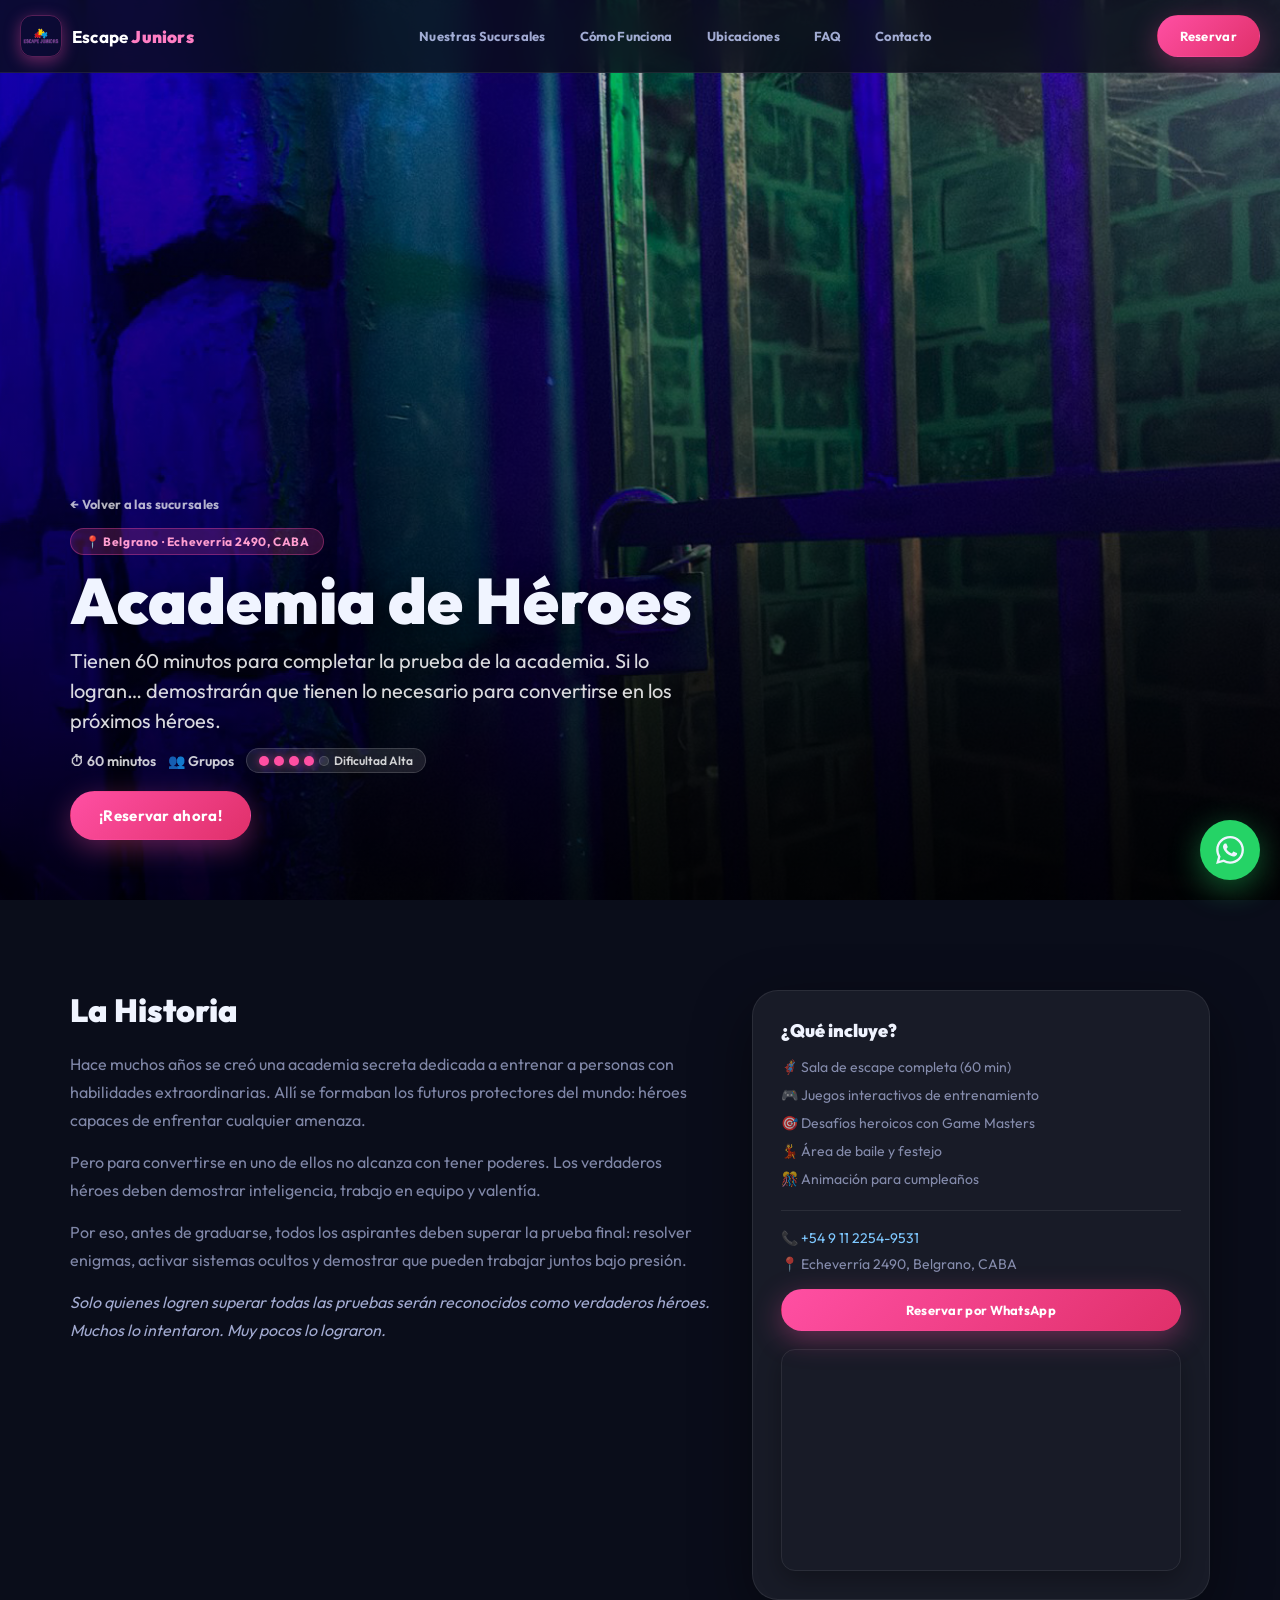
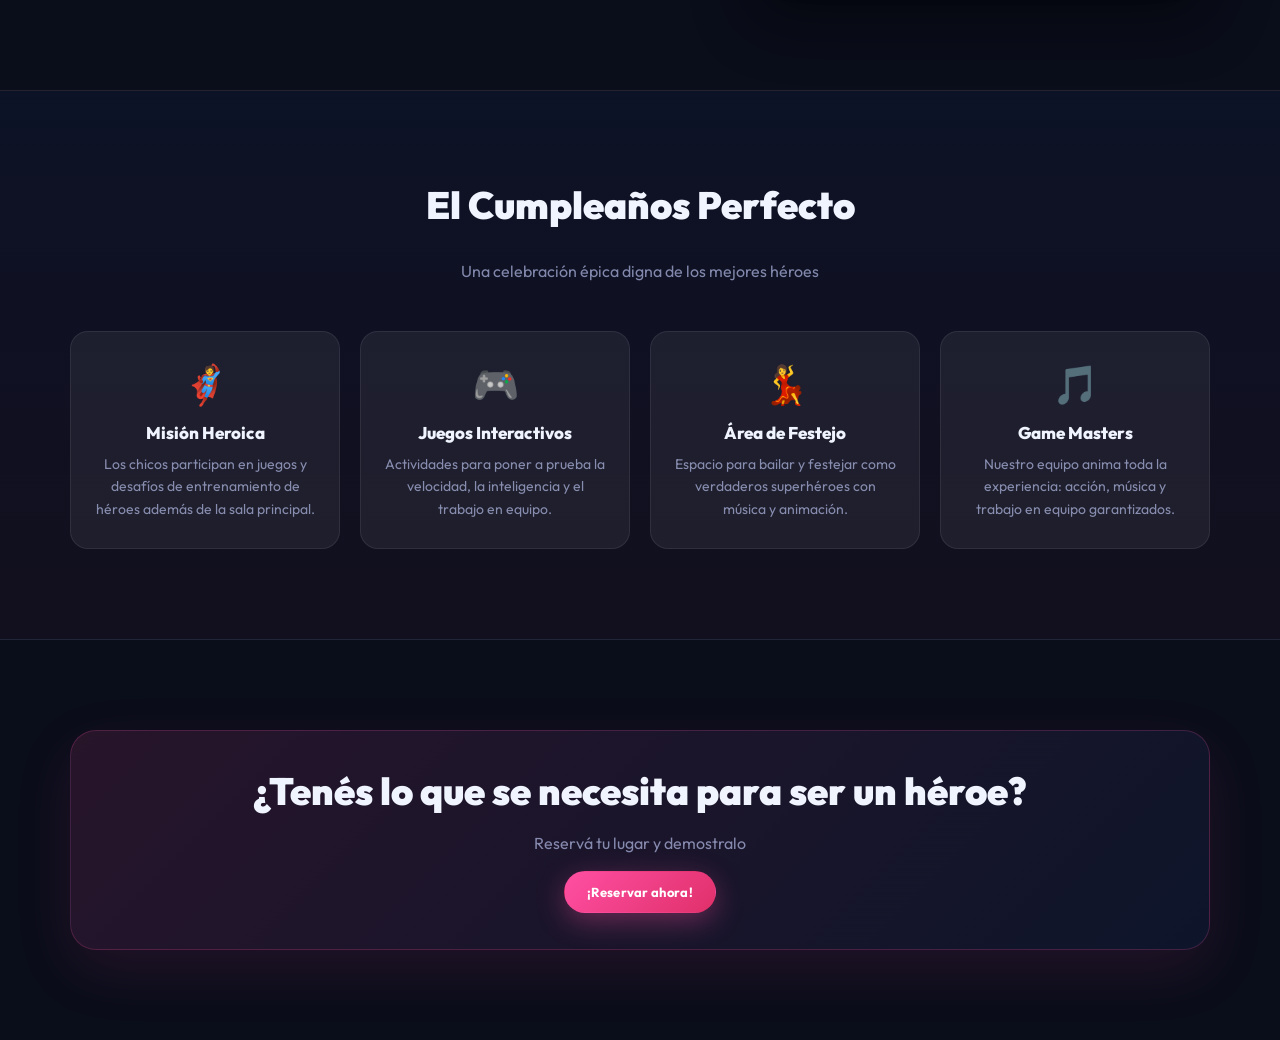
==== belgrano.html @ 160e0696 "PRIMER COMMIT DE ESTA VERGA" ====
<!DOCTYPE html>
<html lang="es">
<head>
  <meta charset="UTF-8" />
  <meta name="viewport" content="width=device-width, initial-scale=1.0" />
  <title>Academia de Héroes – Belgrano | Escape Juniors</title>
  <link rel="stylesheet" href="styles.css" />
  <link rel="stylesheet" href="sala.css" />
  <link href="https://fonts.googleapis.com/css2?family=Outfit:wght@400;600;700;800;900&display=swap" rel="stylesheet" />
</head>
<body>
  <header class="site-header">
    <div class="header-inner">
      <a class="brand" href="index.html">
        <div class="brand-logo-wrap"><img class="brand-logo-img" src="assets/logo.png" alt="Escape Juniors" /></div>
        <span class="brand-name">Escape <strong>Juniors</strong></span>
      </a>
      <nav class="nav">
        <a href="index.html#sucursales">Nuestras Sucursales</a>
        <a href="index.html#como-funciona">Cómo Funciona</a>
        <a href="index.html#sedes">Ubicaciones</a>
        <a href="index.html#faq">FAQ</a>
        <a href="index.html#contacto">Contacto</a>
      </nav>
      <a class="btn btn-primary header-cta" href="https://api.whatsapp.com/send?phone=5491122549531&text=Hola!" target="_blank" rel="noopener">Reservar</a>
    </div>
  </header>
  <main>
    <section class="sala-hero">
      <div class="sala-hero-img">
        <img src="img/Academia de Héroes.jpg" alt="Academia de Héroes" />
        <div class="sala-hero-overlay"></div>
      </div>
      <div class="sala-hero-content container">
        <a class="sala-back" href="index.html#sucursales">← Volver a las sucursales</a>
        <div class="sala-badge-sede">📍 Belgrano · Echeverría 2490, CABA</div>
        <h1>Academia de Héroes</h1>
        <p class="sala-tagline">Tienen 60 minutos para completar la prueba de la academia. Si lo logran… demostrarán que tienen lo necesario para convertirse en los próximos héroes.</p>
        <div class="sala-meta">
          <span>⏱ 60 minutos</span>
          <span>👥 Grupos</span>
          <span class="diff-chip">
            <span class="dot on"></span><span class="dot on"></span><span class="dot on"></span><span class="dot on"></span><span class="dot off"></span>
            Dificultad Alta
          </span>
        </div>
        <a class="btn btn-primary sala-cta" href="https://api.whatsapp.com/send?phone=5491122549531&text=Hola! Quiero reservar Academia de Heroes en Belgrano" target="_blank" rel="noopener">¡Reservar ahora!</a>
      </div>
    </section>
    <section class="sala-section section">
      <div class="container sala-grid">
        <div class="sala-story reveal">
          <h2>La Historia</h2>
          <p>Hace muchos años se creó una academia secreta dedicada a entrenar a personas con habilidades extraordinarias. Allí se formaban los futuros protectores del mundo: héroes capaces de enfrentar cualquier amenaza.</p>
          <p>Pero para convertirse en uno de ellos no alcanza con tener poderes. Los verdaderos héroes deben demostrar inteligencia, trabajo en equipo y valentía.</p>
          <p>Por eso, antes de graduarse, todos los aspirantes deben superar la prueba final: resolver enigmas, activar sistemas ocultos y demostrar que pueden trabajar juntos bajo presión.</p>
          <p><em>Solo quienes logren superar todas las pruebas serán reconocidos como verdaderos héroes. Muchos lo intentaron. Muy pocos lo lograron.</em></p>
        </div>
        <div class="sala-info reveal">
          <div class="info-card">
            <h3>¿Qué incluye?</h3>
            <ul class="info-list">
              <li>🦸 Sala de escape completa (60 min)</li>
              <li>🎮 Juegos interactivos de entrenamiento</li>
              <li>🎯 Desafíos heroicos con Game Masters</li>
              <li>💃 Área de baile y festejo</li>
              <li>🎊 Animación para cumpleaños</li>
            </ul>
            <div class="info-contact">
              <p>📞 <a href="tel:+5491122549531">+54 9 11 2254-9531</a></p>
              <p>📍 Echeverría 2490, Belgrano, CABA</p>
              <a class="btn btn-primary" href="https://api.whatsapp.com/send?phone=5491122549531&text=Hola! Quiero reservar Academia de Heroes" target="_blank" rel="noopener">Reservar por WhatsApp</a>
            </div>
            <div class="map-embed">
              <iframe
                src="https://maps.google.com/maps?q=Echeverria+2490,+Belgrano,+Buenos+Aires,+Argentina&output=embed&z=16"
                width="100%" height="220" style="border:0; border-radius:12px;" allowfullscreen loading="lazy"
                referrerpolicy="no-referrer-when-downgrade" title="Ubicación Belgrano"></iframe>
            </div>
          </div>
        </div>
      </div>
    </section>
    <section class="section section-soft">
      <div class="container">
        <div class="section-head center reveal">
          <h2>El Cumpleaños Perfecto</h2>
          <p>Una celebración épica digna de los mejores héroes</p>
        </div>
        <div class="features-grid reveal">
          <div class="feature-card"><div class="feature-icon">🦸</div><h3>Misión Heroica</h3><p>Los chicos participan en juegos y desafíos de entrenamiento de héroes además de la sala principal.</p></div>
          <div class="feature-card"><div class="feature-icon">🎮</div><h3>Juegos Interactivos</h3><p>Actividades para poner a prueba la velocidad, la inteligencia y el trabajo en equipo.</p></div>
          <div class="feature-card"><div class="feature-icon">💃</div><h3>Área de Festejo</h3><p>Espacio para bailar y festejar como verdaderos superhéroes con música y animación.</p></div>
          <div class="feature-card"><div class="feature-icon">🎵</div><h3>Game Masters</h3><p>Nuestro equipo anima toda la experiencia: acción, música y trabajo en equipo garantizados.</p></div>
        </div>
      </div>
    </section>
    <section class="section">
      <div class="container cta-inner reveal">
        <h2>¿Tenés lo que se necesita para ser un héroe?</h2>
        <p>Reservá tu lugar y demostralo</p>
        <a class="btn btn-primary" href="https://api.whatsapp.com/send?phone=5491122549531&text=Hola! Quiero reservar Academia de Heroes en Belgrano" target="_blank" rel="noopener">¡Reservar ahora!</a>
      </div>
    </section>
  </main>
  <a class="wa-float" href="index.html#bookingModal" aria-label="WhatsApp">
    <svg width="28" height="28" viewBox="0 0 24 24" fill="currentColor">
      <path d="M17.472 14.382c-.297-.149-1.758-.867-2.03-.967-.273-.099-.471-.148-.67.15-.197.297-.767.966-.94 1.164-.173.199-.347.223-.644.075-.297-.15-1.255-.463-2.39-1.475-.883-.788-1.48-1.761-1.653-2.059-.173-.297-.018-.458.13-.606.134-.133.298-.347.446-.52.149-.174.198-.298.298-.497.099-.198.05-.371-.025-.52-.075-.149-.669-1.612-.916-2.207-.242-.579-.487-.5-.669-.51-.173-.008-.371-.01-.57-.01-.198 0-.52.074-.792.372-.272.297-1.04 1.016-1.04 2.479 0 1.462 1.065 2.875 1.213 3.074.149.198 2.096 3.2 5.077 4.487.709.306 1.262.489 1.694.625.712.227 1.36.195 1.871.118.571-.085 1.758-.719 2.006-1.413.248-.694.248-1.289.173-1.413-.074-.124-.272-.198-.57-.347m-5.421 7.403h-.004a9.87 9.87 0 0 1-5.031-1.378l-.361-.214-3.741.982.998-3.648-.235-.374a9.86 9.86 0 0 1-1.51-5.26c.001-5.45 4.436-9.884 9.888-9.884 2.64 0 5.122 1.03 6.988 2.898a9.825 9.825 0 0 1 2.893 6.994c-.003 5.45-4.437 9.884-9.885 9.884m8.413-18.297A11.815 11.815 0 0 0 12.05 0C5.495 0 .16 5.335.157 11.892c0 2.096.547 4.142 1.588 5.945L.057 24l6.305-1.654a11.882 11.882 0 0 0 5.683 1.448h.005c6.554 0 11.89-5.335 11.893-11.893a11.821 11.821 0 0 0-3.48-8.413Z"/>
    </svg>
  </a>
  <script src="script.js"></script>
</body>
</html>
---- styles.css ----
@import url('https://fonts.googleapis.com/css2?family=Outfit:wght@400;600;700;800;900&display=swap');

:root{
  --bg: #0a0d1a;
  --panel: rgba(255,255,255,.06);
  --panel-2: rgba(255,255,255,.03);
  --text: #f0f4ff;
  --muted: rgba(200,210,255,.62);
  --line: rgba(255,255,255,.08);
  --accent: #ff4fa3;
  --accent-2: rgba(255,79,163,.18);
  --accent-blue: #3b82f6;
  --accent-yellow: #ffd166;
  --shadow: 0 20px 60px rgba(0,0,0,.45);
  --radius: 18px;
  --radius-lg: 26px;
  --container: 1140px;
}

*{ box-sizing: border-box; }
html{ scroll-behavior: smooth; overflow-x: hidden; }
body{
  margin:0;
  padding:0;
  width: 100%;
  overflow-x: hidden;
  font-family: 'Outfit', system-ui, sans-serif;
  background: var(--bg);
  color: var(--text);
}

a{ color: inherit; text-decoration: none; }

.container{
  width: min(var(--container), calc(100% - 40px));
  margin: 0 auto;
}

/* ── Header ── */
.site-header{
  position: fixed;
  inset: 0 0 auto 0;
  z-index: 50;
  background: rgba(10,13,26,.82);
  backdrop-filter: blur(16px);
  border-bottom: 1px solid var(--line);
}
.header-inner{
  height: 72px;
  display: grid;
  grid-template-columns: auto 1fr auto;
  align-items: center;
  gap: 18px;
  padding: 0 20px;
}
.brand{ display:flex; align-items:center; gap:10px; }
.brand-logo-wrap{
  width:42px; height:42px; flex-shrink:0;
  border-radius:12px;
  overflow:hidden;
  box-shadow: 0 4px 16px rgba(255,79,163,.4);
  border:1px solid rgba(255,79,163,.3);
}
.brand-logo-img{
  width:100%; height:100%; object-fit:cover; display:block;
}
.brand-name{
  font-size:17px; font-weight:700; letter-spacing:.2px;
  color:#fff;
}
.brand-name strong{ color:#ff7ec4; font-weight:900; }

/* Nav */
.nav{ display:flex; justify-content:center; gap:6px; white-space:nowrap; }
.nav a{
  position:relative; display:inline-flex; align-items:center;
  padding: 8px 14px; font-weight:700; font-size:13px;
  letter-spacing:.3px; color:rgba(200,210,255,.8);
  border-radius:999px;
  transition: color .15s, background .15s;
}
.nav a:hover{ color:#fff; background:rgba(255,255,255,.07); }

.header-cta{ box-shadow: 0 8px 24px rgba(255,79,163,.3); }

/* ── Buttons ── */
.btn{
  display:inline-flex; align-items:center; justify-content:center;
  padding: 12px 22px; border-radius:999px;
  font-weight:700; font-size:13px; letter-spacing:.3px;
  border:1px solid transparent;
  transition: transform .15s, background .15s, box-shadow .15s;
  cursor:pointer;
}
.btn:active{ transform:translateY(1px); }
.btn-primary{
  background: linear-gradient(135deg,#ff4fa3,#e0306a);
  color:#fff;
  box-shadow: 0 8px 28px rgba(255,79,163,.35);
}
.btn-primary:hover{ transform:translateY(-2px); box-shadow:0 14px 36px rgba(255,79,163,.5); }
.btn-secondary{
  background: rgba(255,255,255,.07);
  border-color: rgba(255,255,255,.15);
  color: var(--text);
}
.btn-secondary:hover{ background:rgba(255,255,255,.12); }
.btn-outline{
  background:transparent;
  border-color:rgba(255,255,255,.3);
  color:#fff;
}
.btn-outline:hover{ background:rgba(255,255,255,.1); }

/* ── Hero ── */
.hero{
  min-height:100vh; padding-top:72px;
  position:relative; overflow:hidden;
}
.hero-bg{
  position:absolute; inset:0;
  background:
    radial-gradient(900px 500px at 20% 30%, rgba(59,130,246,.28), transparent 60%),
    radial-gradient(900px 500px at 80% 60%, rgba(255,79,163,.22), transparent 60%),
    radial-gradient(600px 400px at 50% 90%, rgba(160,70,255,.15), transparent 60%),
    linear-gradient(to bottom, #0a0d1a, #0d1230);
}
.hero-bg::before{
  content:""; position:absolute; inset:-40%;
  background: repeating-linear-gradient(115deg,
    rgba(255,255,255,.04) 0px,rgba(255,255,255,.04) 1px,
    transparent 1px,transparent 20px);
  animation: drift 18s linear infinite;
}
@keyframes drift{
  0%{ transform:translate3d(-5%,-5%,0) rotate(0deg); }
  100%{ transform:translate3d(5%,5%,0) rotate(6deg); }
}
.hero-inner{
  position:relative; min-height:calc(100vh - 72px);
  display:flex; align-items:center; justify-content:center; text-align:center;
}
.hero-copy{ max-width:820px; padding:40px 0; }

.hero-badge{
  display:inline-block;
  background: rgba(255,79,163,.15);
  border: 1px solid rgba(255,79,163,.3);
  color: #ff7ec4;
  font-size:13px; font-weight:700; letter-spacing:.5px;
  padding: 6px 16px; border-radius:999px;
  margin-bottom:22px;
}
.hero h1{
  font-size: clamp(36px,5.5vw,68px);
  font-weight:900; margin:0 0 18px;
  background: linear-gradient(135deg,#fff 40%,#ff7ec4);
  -webkit-background-clip:text; -webkit-text-fill-color:transparent;
  background-clip:text;
}
.hero p{
  margin:0 0 30px;
  font-size:clamp(16px,2.2vw,22px);
  color:rgba(200,210,255,.82);
  line-height:1.6;
}
.hero p strong{ color:#fff; -webkit-text-fill-color:#fff; }
.hero-cta{ display:flex; justify-content:center; gap:12px; margin-bottom:34px; flex-wrap:wrap; }
.hero-down{ display:inline-flex; flex-direction:column; align-items:center; gap:8px; opacity:.8; }
.hero-down-label{ font-size:11px; letter-spacing:2px; color:rgba(200,210,255,.6); }
.hero-down-icon{
  font-size:28px; line-height:1;
  animation: bounce 2s ease-in-out infinite;
}
@keyframes bounce{
  0%,100%{ transform:translateY(0); }
  50%{ transform:translateY(8px); }
}

/* ── Sections ── */
.section{ padding:90px 0; }
.section-soft{
  background: linear-gradient(to bottom,rgba(59,130,246,.05),rgba(255,79,163,.03));
  border-top:1px solid var(--line);
  border-bottom:1px solid var(--line);
}
.section-head{ display:flex; align-items:flex-end; justify-content:space-between; gap:22px; margin-bottom:50px; }
.section-head.center{ text-align:center; justify-content:center; flex-direction:column; align-items:center; }
.section-head h2{ margin:0; font-size:clamp(24px,3vw,38px); font-weight:900; }
.section-head p{ margin:10px 0 0; color:var(--muted); font-size:16px; }

/* ── Features Grid ── */
.features-grid{
  display:grid;
  grid-template-columns:repeat(4,1fr);
  gap:20px;
}
.feature-card{
  background:var(--panel);
  border:1px solid var(--line);
  border-radius:var(--radius);
  padding:28px 22px;
  text-align:center;
  transition:transform .2s,box-shadow .2s;
}
.feature-card:hover{ transform:translateY(-4px); box-shadow:0 20px 50px rgba(0,0,0,.4); }
.feature-icon{ font-size:38px; margin-bottom:14px; }
.feature-card h3{ margin:0 0 10px; font-size:17px; font-weight:800; }
.feature-card p{ margin:0; font-size:14px; color:var(--muted); line-height:1.6; }

/* ── Room Cards ── */
.room{
  display:grid;
  grid-template-columns:1.15fr 1fr;
  gap:30px; align-items:center;
  margin:0 0 50px;
}
.room-reverse{ grid-template-columns:1fr 1.15fr; }
.room-reverse .room-media{ order:2; }
.room-reverse .room-card{ order:1; }

.room-media{
  border-radius:var(--radius-lg); overflow:hidden;
  box-shadow:var(--shadow); min-height:340px;
  position:relative;
}
.room-img{
  width:100%; height:100%; min-height:340px;
  object-fit:cover; display:block;
}
.media-placeholder{
  height:100%; min-height:340px;
  display:flex; flex-direction:column;
  align-items:center; justify-content:center;
  position:relative;
}
.theme-magic{
  background:
    radial-gradient(700px 350px at 30% 30%,rgba(160,70,255,.55),transparent 60%),
    radial-gradient(500px 300px at 70% 70%,rgba(255,79,163,.3),transparent 60%),
    linear-gradient(180deg,#1a0a2e,#0d0818);
}
.theme-hero{
  background:
    radial-gradient(700px 350px at 60% 30%,rgba(59,130,246,.55),transparent 60%),
    radial-gradient(500px 300px at 30% 70%,rgba(255,209,102,.25),transparent 60%),
    linear-gradient(180deg,#0a1830,#040c1a);
}
.theme-space{
  background:
    radial-gradient(700px 350px at 50% 30%,rgba(59,130,246,.45),transparent 60%),
    radial-gradient(400px 300px at 80% 70%,rgba(20,200,255,.25),transparent 60%),
    linear-gradient(180deg,#050d28,#010510);
}
.theme-forest{
  background:
    radial-gradient(700px 350px at 30% 40%,rgba(34,197,94,.35),transparent 60%),
    radial-gradient(500px 300px at 70% 60%,rgba(160,70,255,.2),transparent 60%),
    linear-gradient(180deg,#061a10,#030d08);
}
.theme-tree{
  background:
    radial-gradient(700px 350px at 50% 30%,rgba(34,197,94,.3),transparent 60%),
    radial-gradient(500px 300px at 30% 70%,rgba(255,209,102,.2),transparent 60%),
    linear-gradient(180deg,#0a1a08,#050e03);
}
.room-badge{
  position:absolute; top:18px; left:18px;
  background:rgba(0,0,0,.45); border:1px solid rgba(255,255,255,.15);
  color:rgba(255,255,255,.9); font-size:11px; font-weight:800;
  letter-spacing:1.5px; text-transform:uppercase;
  padding:5px 12px; border-radius:999px;
}
.room-emoji{ font-size:72px; filter:drop-shadow(0 0 30px rgba(255,255,255,.3)); }

.room-card{
  background:var(--panel);
  border:1px solid var(--line);
  border-radius:var(--radius-lg);
  padding:30px;
  box-shadow:var(--shadow);
}
.room-top h3{ margin:12px 0 10px; font-size:clamp(22px,2.5vw,30px); font-weight:900; }
.difficulty{ display:flex; gap:6px; align-items:center; margin-bottom:4px; }
.dot{ width:10px; height:10px; border-radius:999px; }
.dot.on{ background:var(--accent); box-shadow:0 0 8px rgba(255,79,163,.5); }
.dot.off{ background:rgba(255,255,255,.1); border:1px solid rgba(255,255,255,.15); }
.diff-label{ font-size:11px; letter-spacing:.8px; text-transform:uppercase; color:var(--muted); margin-left:6px; }

.room-meta{ display:flex; flex-wrap:wrap; gap:12px; color:var(--muted); font-size:12px; letter-spacing:.4px; margin-top:4px; }
.room-text{ color:rgba(200,210,255,.75); margin:18px 0 22px; line-height:1.7; font-size:15px; }
.room-actions{ display:flex; gap:12px; flex-wrap:wrap; }

/* ── Accordion ── */
.accordion{ max-width:860px; margin:0 auto; }
.acc-item{
  width:100%; display:grid;
  grid-template-columns:52px 1fr;
  gap:14px; align-items:center;
  padding:16px; margin:12px 0;
  background:var(--panel);
  border:1px solid var(--line);
  border-radius:999px;
  color:var(--text); cursor:pointer;
  transition:background .15s;
}
.acc-item:hover{ background:rgba(255,255,255,.08); }
.acc-icon{
  width:42px; height:42px; border-radius:999px;
  display:flex; align-items:center; justify-content:center;
  background:rgba(255,79,163,.12);
  border:1px solid rgba(255,79,163,.25);
  font-size:20px; font-weight:900; color:var(--accent);
}
.acc-title{ text-align:left; font-size:17px; font-weight:800; }
.acc-panel{ max-height:0; overflow:hidden; transition:max-height .3s ease; }
.acc-panel.open{ max-height:240px; }
.acc-panel p{ margin:8px 16px 18px 74px; color:var(--muted); line-height:1.65; font-size:15px; }

/* ── Reviews Slider ── */
.reviews{
  background:var(--panel);
  border:1px solid var(--line);
  border-radius:var(--radius-lg);
  box-shadow:var(--shadow);
  padding:40px 20px;
}
@media(min-width: 768px) {
  .reviews { padding:50px 40px; }
}
.reviews-head{ text-align:center; margin-bottom:40px; }
.reviews-head h2{ margin:0 0 10px; font-size:clamp(24px,3vw,36px); font-weight:900; }
.stars{ font-size:20px; letter-spacing:3px; color:#ffd166; display:flex; justify-content:center; gap:4px; }
.stars.small{ font-size:13px; letter-spacing:2px; margin-bottom:8px; justify-content:flex-start; }
.muted{ color:var(--muted); }

.reviews-slider {
  display: flex;
  gap: 20px;
  overflow-x: auto;
  scroll-snap-type: x mandatory;
  padding-bottom: 20px;
  scrollbar-width: none; /* Firefox */
}
.reviews-slider::-webkit-scrollbar { display: none; /* Chrome */ }

.review-card.interactive {
  flex: 0 0 100%;
  max-width: 350px;
  scroll-snap-align: start;
  background: rgba(255,255,255,0.03);
  padding: 24px;
  border-radius: 16px;
  text-align: left;
  text-decoration: none;
  color: inherit;
  border: 1px solid rgba(255,255,255,0.05);
  transition: all 0.3s ease;
  position: relative;
  display: flex;
  flex-direction: column;
}
@media(min-width: 768px) {
  .review-card.interactive { flex: 0 0 calc(33.333% - 14px); }
}

.review-card.interactive:hover {
  background: rgba(255,255,255,0.06);
  border-color: var(--accent);
  transform: translateY(-5px);
  box-shadow: 0 10px 30px rgba(0,0,0,0.5);
}

.review-google-badge {
  position: absolute;
  top: 20px; right: 20px;
  display: flex; align-items: center; gap: 6px;
  background: rgba(255,255,255,0.1);
  padding: 4px 10px;
  border-radius: 999px;
  font-size: 11px; font-weight: 700;
  transition: background 0.2s;
  color: #fff;
}
.review-card.interactive:hover .review-google-badge {
  background: rgba(255,255,255,0.2);
}

.review-author {
  display: flex;
  align-items: center;
  gap: 12px;
  margin-bottom: 16px;
}
.review-author .avatar {
  width: 44px; height: 44px;
  border-radius: 50%;
  overflow: hidden;
  background: rgba(255,255,255,.06);
  border: 1px solid rgba(255,255,255,.12);
  margin: 0;
}
.review-author .avatar img {
  width: 100%; height: 100%; object-fit: cover;
}
.author-info h4 { margin: 0 0 2px 0; font-size: 15px; font-weight:800; }
.sede-tag {
  font-size: 11px;
  color: #3b82f6;
  font-weight: 700;
}
.review-card.interactive p { line-height: 1.6; font-size: 14px; margin: 0; flex-grow: 1; }

.slider-controls {
  display: flex;
  justify-content: center;
  align-items: center;
  gap: 15px;
  margin-top: 10px;
}
.slider-btn {
  background: rgba(255,255,255,0.1);
  border: 1px solid var(--line);
  color: #fff;
  width: 40px; height: 40px;
  border-radius: 50%;
  cursor: pointer;
  display: flex; align-items: center; justify-content: center;
  transition: background 0.2s;
  font-size: 18px;
}
.slider-btn:hover { background: var(--accent); }

/* ── Sedes Grid ── */
.sedes-grid{
  display:grid;
  grid-template-columns:repeat(5,1fr);
  gap:16px;
}
.sede-card{
  background:var(--panel);
  border:1px solid var(--line);
  border-radius:var(--radius);
  padding:24px 18px;
  text-align:center;
  display:flex; flex-direction:column; align-items:center; gap:8px;
  transition:transform .2s, box-shadow .2s;
}
.sede-card:hover{ transform:translateY(-4px); box-shadow:0 20px 50px rgba(0,0,0,.4); }
.sede-img {
  width: 100%;
  height: 100px;
  border-radius: 8px;
  overflow: hidden;
  margin-bottom: 6px;
}
.sede-img img {
  width: 100%;
  height: 100%;
  object-fit: cover;
  transition: transform 0.3s ease;
}
.sede-card:hover .sede-img img {
  transform: scale(1.08);
}
.sede-card h4{ margin:0; font-size:22px; font-weight:900; color:var(--accent); }
.sede-card p{ margin:0; font-size:12px; color:var(--muted); line-height:1.4; }
.sede-tel{ font-size:13px; font-weight:700; color:#7ec8ff; }
.sede-btn{ margin-top:6px; font-size:12px; padding:8px 16px; }

/* ── CTA / Footer ── */
.cta{
  padding:80px 0 40px;
  background:linear-gradient(to bottom,rgba(255,79,163,.05),rgba(0,0,0,.5));
  border-top:1px solid var(--line);
}
.cta-inner{
  display:flex; align-items:center; justify-content:center;
  gap:18px; flex-wrap:wrap;
  padding:36px;
  border-radius:var(--radius-lg);
  background:linear-gradient(135deg,rgba(255,79,163,.12),rgba(59,130,246,.08));
  border:1px solid rgba(255,79,163,.2);
  box-shadow:0 20px 60px rgba(255,79,163,.1);
  text-align:center;
  flex-direction:column;
}
.cta-inner h2{ margin:0; font-size:clamp(24px,3vw,38px); font-weight:900; }
.cta-inner p{ margin:0; color:var(--muted); font-size:16px; }

.footer-grid{
  margin-top:40px; display:grid;
  grid-template-columns:1.3fr 1fr 1fr 1fr;
  gap:28px; padding:24px 6px;
}
.footer-col h3{ margin:0 0 14px; font-weight:800; font-size:15px; letter-spacing:.5px; }
.footer-col p{ margin:0 0 6px; font-size:14px; }
.link{ display:inline-block; margin-top:8px; color:#7ec8ff; font-size:13px; }
.link:hover{ text-decoration:underline; }
.social{ display:flex; gap:10px; flex-wrap:wrap; }
.social-btn{
  width:42px; height:42px; border-radius:999px;
  display:flex; align-items:center; justify-content:center;
  background:rgba(255,255,255,.06);
  border:1px solid var(--line);
  font-weight:900; font-size:16px;
  transition:background .15s, transform .15s;
}
.social-btn:hover{ background:rgba(255,79,163,.2); transform:scale(1.1); }

.map-mock{
  height:130px; border-radius:14px;
  border:1px solid var(--line);
  background:
    linear-gradient(180deg,rgba(59,130,246,.1),rgba(0,0,0,.3)),
    radial-gradient(100px 70px at 60% 45%,rgba(59,130,246,.3),transparent 60%);
  position:relative; overflow:hidden;
  display:flex; align-items:flex-end;
  padding:12px; color:var(--muted); font-size:12px;
}
.map-pin{
  width:14px; height:14px; border-radius:999px;
  background:rgba(255,60,60,.95);
  position:absolute; left:58%; top:42%;
  box-shadow:0 0 0 8px rgba(255,60,60,.18);
}

.footer-bottom{
  padding:28px 0 12px; text-align:center;
  border-top:1px solid var(--line);
  margin-top:28px;
}
.footer-bottom img{ width:100px; height:auto; opacity:.85; padding:6px; border-radius:999px; background:linear-gradient(135deg,rgba(255,79,163,.4),rgba(59,130,246,.3)); }
.footer-bottom p{ margin:10px 0 0; font-size:13px; }

/* ── WhatsApp flotante ── */
.wa-float{
  position:fixed; right:20px; bottom:20px;
  width:60px; height:60px; border-radius:999px;
  background:#25d366;
  box-shadow:0 8px 32px rgba(37,211,102,.45);
  display:flex; align-items:center; justify-content:center;
  z-index:60; transition:transform .2s, box-shadow .2s;
}
.wa-float:hover{ transform:scale(1.1); box-shadow:0 12px 40px rgba(37,211,102,.6); }
.wa-icon{ color:#fff; font-weight:900; font-size:22px; }

/* ── Reveal ── */
.reveal{ opacity:0; transform:translateY(20px); transition:opacity .6s ease,transform .6s ease; }
.reveal.in-view{ opacity:1; transform:translateY(0); }

/* ── Booking Modal ── */
.booking-modal {
  position: fixed;
  top: 0; left: 0; width: 100%; height: 100%;
  z-index: 9999;
  display: flex;
  align-items: center;
  justify-content: center;
  opacity: 0;
  visibility: hidden;
  transition: opacity 0.3s ease, visibility 0.3s ease;
}
.booking-modal.open {
  opacity: 1;
  visibility: visible;
}
.booking-modal-overlay {
  position: absolute;
  top: 0; left: 0; width: 100%; height: 100%;
  background: rgba(0,0,0,0.8);
  backdrop-filter: blur(5px);
}
.booking-modal-content {
  position: relative;
  background: var(--bg);
  border: 1px solid var(--line);
  border-radius: var(--radius-lg);
  box-shadow: 0 20px 60px rgba(0,0,0,0.8);
  width: 90%;
  max-width: 1000px;
  max-height: 90vh;
  overflow-y: auto;
  padding: 40px;
  transform: translateY(20px) scale(0.95);
  transition: transform 0.3s ease;
}
.booking-modal.open .booking-modal-content {
  transform: translateY(0) scale(1);
}
.booking-modal-close {
  position: absolute;
  top: 20px; right: 20px;
  background: rgba(255,255,255,0.05);
  border: 1px solid var(--line);
  color: var(--text);
  width: 40px; height: 40px;
  border-radius: 50%;
  font-size: 24px;
  display: flex; align-items: center; justify-content: center;
  cursor: pointer;
  transition: background 0.2s;
  z-index: 10;
}
.booking-modal-close:hover {
  background: var(--accent);
  border-color: var(--accent);
}
.booking-modal-head {
  text-align: center;
  margin-bottom: 30px;
}
.booking-modal-head h2 { margin: 0 0 10px; font-size: clamp(24px, 4vw, 36px); font-weight: 900; }
.booking-modal-head p { margin: 0; color: var(--muted); font-size: 16px; }

.booking-modal-grid {
  display: flex;
  flex-wrap: wrap;
  justify-content: center;
  gap: 20px;
}
.booking-branch-card {
  display: flex;
  flex-direction: column;
  align-items: center;
  flex: 1 1 200px;
  max-width: 260px;
  background: rgba(255, 255, 255, 0.04);
  border: 1px solid rgba(255, 255, 255, 0.08);
  border-radius: 16px;
  padding: 30px 20px;
  text-decoration: none;
  color: var(--text);
  transition: transform 0.2s, background 0.2s;
}
.booking-branch-card:hover {
  transform: translateY(-5px);
  background: rgba(255, 255, 255, 0.08);
}
.booking-branch-img {
  width: 100%;
  height: 120px;
  border-radius: 12px;
  overflow: hidden;
  margin-bottom: 16px;
}
.booking-branch-img img {
  width: 100%;
  height: 100%;
  object-fit: cover;
  transition: transform 0.3s ease;
}
.booking-branch-card:hover .booking-branch-img img {
  transform: scale(1.08);
}
.booking-branch-card h3 {
  margin: 0 0 10px;
  font-size: 20px;
  font-weight: 800;
}
.booking-address {
  font-size: 13px;
  color: rgba(255, 255, 255, 0.6);
  margin: 0 0 16px;
  text-align: center;
  line-height: 1.4;
}
.booking-phone {
  font-size: 15px;
  font-weight: 800;
  color: #7ec8ff;
  margin: 0 0 24px;
}
.btn-wa.pink {
  background: #ff4fa3;
  color: #fff;
  padding: 10px 28px;
  border-radius: 999px;
  font-weight: 800;
  font-size: 14px;
  transition: transform 0.2s, box-shadow 0.2s;
}
.booking-branch-card:hover .btn-wa.pink {
  transform: scale(1.05);
  box-shadow: 0 8px 24px rgba(255, 79, 163, 0.4);
}

/* ── Mobile Menu ── */
.mobile-menu-btn {
  display: none;
  background: none;
  border: none;
  cursor: pointer;
  padding: 10px;
  z-index: 101;
  flex-direction: column;
  justify-content: center;
  align-items: center;
  gap: 5px;
}
.mobile-menu-btn span {
  display: block;
  width: 25px;
  height: 3px;
  background-color: #fff;
  transition: all 0.3s ease;
  border-radius: 3px;
}
.mobile-menu-btn.open span:nth-child(1) { transform: translateY(8px) rotate(45deg); }
.mobile-menu-btn.open span:nth-child(2) { opacity: 0; }
.mobile-menu-btn.open span:nth-child(3) { transform: translateY(-8px) rotate(-45deg); }

.mobile-menu-overlay {
  position: fixed;
  top: 0; left: 0; width: 100%; height: 100vh;
  background: rgba(0, 0, 0, 0.6);
  backdrop-filter: blur(5px);
  z-index: 100;
  display: block;
  opacity: 0;
  visibility: hidden;
  transition: opacity 0.3s ease, visibility 0.3s ease;
}
.mobile-menu-overlay.open {
  opacity: 1;
  visibility: visible;
}
.mobile-menu-panel {
  position: absolute;
  top: 0; right: 0;
  width: 85%; max-width: 340px;
  height: 100vh;
  background: var(--bg);
  box-shadow: -5px 0 25px rgba(0,0,0,0.5);
  transform: translateX(100%);
  transition: transform 0.3s ease;
  padding: 80px 24px 30px;
  display: flex;
  flex-direction: column;
}
.mobile-menu-overlay.open .mobile-menu-panel {
  transform: translateX(0);
}
.mobile-menu-close {
  position: absolute;
  top: 20px; right: 20px;
  background: rgba(255,255,255,0.05);
  border: 1px solid var(--line);
  color: var(--text);
  font-size: 28px;
  cursor: pointer;
  width: 44px; height: 44px;
  border-radius: 50%;
  display: flex; align-items: center; justify-content: center;
  transition: background 0.2s;
}
.mobile-menu-close:hover {
  background: var(--accent);
  border-color: var(--accent);
}
.mobile-nav {
  display: flex;
  flex-direction: column;
  gap: 24px;
  text-align: left;
}
.mobile-link {
  font-size: 18px;
  font-weight: 700;
  color: #fff;
  text-decoration: none;
  transition: color 0.2s, transform 0.2s;
  padding: 10px;
}
.mobile-link:hover {
  color: var(--accent);
  transform: scale(1.05);
}

/* ── Responsive ── */
@media(max-width:1100px){
  .sedes-grid{ grid-template-columns:repeat(3,1fr); }
  .reviews-grid{ grid-template-columns:repeat(2,1fr); }
}
@media(max-width:900px){
  .nav{ display:none; }
  .header-cta{ display:none; }
  .mobile-menu-btn{ display:flex; }
  .header-inner{ display:flex; justify-content:space-between; padding:0 20px; }
  .brand-name{ display:none; }
  .brand-logo-wrap{
    width:56px; height:56px;
    border:none; box-shadow:none;
    border-radius:0;
  }
  .room,.room-reverse{
    grid-template-columns:1fr;
    gap: 0;
    background: var(--panel);
    border: 1px solid var(--line);
    border-radius: var(--radius-lg);
    overflow: hidden;
  }
  .room-media{ border-radius: 0; min-height: 240px; box-shadow: none; }
  .room-img{ min-height: 240px; }
  .room-card{ border: none; box-shadow: none; background: transparent; padding: 24px 20px; border-radius: 0; }
  .room-reverse .room-media{ order:0; }
  .room-reverse .room-card{ order:0; }
  .features-grid{ grid-template-columns:repeat(2,1fr); }
  .footer-grid{ grid-template-columns:1fr 1fr; }
  .sedes-grid{ grid-template-columns:repeat(2,1fr); }
}
@media(max-width:540px){
  .features-grid{ grid-template-columns:1fr; }
  .reviews-grid{ grid-template-columns:1fr; }
  .footer-grid{ grid-template-columns:1fr; }
  .sedes-grid{ grid-template-columns:1fr 1fr; }
  .booking-modal-content { padding: 30px 20px; }
}
@media(prefers-reduced-motion:reduce){
  html{ scroll-behavior:auto; }
  .hero-bg::before{ animation:none; }
  .hero-down-icon{ animation:none; }
  .reveal{ transition:none; transform:none; opacity:1; }
  .booking-modal { transition: none; }
  .booking-modal-content { transition: none; transform: none !important; }
}
---- sala.css ----
/* sala.css – Estilos para páginas individuales de cada sala */

/* ══ FLORES: Hero con 2 salas ══ */
.flores-hero {
  position: relative;
  min-height: 100vh;
  padding-top: 72px;
  display: flex;
  align-items: flex-end;
  overflow: hidden;
}

.flores-hero-bg {
  position: absolute;
  inset: 0;
}

.fh-img {
  position: absolute;
  inset: 0;
  width: 100%;
  height: 100%;
  object-fit: cover;
  object-position: center;
  opacity: 0;
  transition: opacity .6s ease;
}

.fh-img.active {
  opacity: 1;
}

.flores-hero-content {
  position: relative;
  z-index: 2;
  padding-bottom: 60px;
  display: flex;
  flex-direction: column;
  align-items: flex-start;
  gap: 14px;
}

/* Tabs */
.sala-tabs {
  display: flex;
  gap: 10px;
  flex-wrap: wrap;
  margin-bottom: 6px;
}

.sala-tab {
  padding: 10px 20px;
  border-radius: 999px;
  font-size: 13px;
  font-weight: 800;
  letter-spacing: .3px;
  cursor: pointer;
  border: 2px solid rgba(255, 255, 255, .25);
  background: rgba(0, 0, 0, .35);
  color: rgba(255, 255, 255, .75);
  backdrop-filter: blur(8px);
  transition: all .2s ease;
  font-family: inherit;
}

.sala-tab:hover {
  border-color: rgba(255, 255, 255, .5);
  color: #fff;
}

.sala-tab.active {
  background: var(--accent);
  border-color: var(--accent);
  color: #fff;
  box-shadow: 0 6px 20px rgba(255, 79, 163, .45);
}

/* Panels */
.sala-panel {
  display: none;
  flex-direction: column;
  gap: 12px;
}

.sala-panel.active {
  display: flex;
}

/* Dual header */
.dual-sala-header {
  display: flex;
  align-items: center;
  gap: 16px;
  margin-bottom: 32px;
}

.dual-sala-num {
  background: linear-gradient(135deg, var(--accent), #3b82f6);
  color: #fff;
  font-size: 11px;
  font-weight: 900;
  letter-spacing: 1.5px;
  text-transform: uppercase;
  padding: 6px 14px;
  border-radius: 999px;
  white-space: nowrap;
}

.dual-sala-header h2 {
  margin: 0;
  font-size: clamp(22px, 3vw, 34px);
  font-weight: 900;
}

/* Reverse grid */
.sala-grid-reverse {
  direction: rtl;
}

.sala-grid-reverse>* {
  direction: ltr;
}

/* Divider */
.sala-divider {
  display: flex;
  align-items: center;
  gap: 18px;
  padding: 10px 20px;
  max-width: var(--container);
  margin: 0 auto;
}

.divider-line {
  flex: 1;
  height: 1px;
  background: linear-gradient(to right, transparent, rgba(255, 79, 163, .4), transparent);
}

.divider-label {
  font-size: 11px;
  font-weight: 800;
  letter-spacing: 1.5px;
  text-transform: uppercase;
  color: var(--accent);
  white-space: nowrap;
  padding: 6px 16px;
  border: 1px solid rgba(255, 79, 163, .25);
  border-radius: 999px;
  background: rgba(255, 79, 163, .08);
}

/* Lab image */
.lab-img-wrap {
  border-radius: var(--radius);
  overflow: hidden;
  margin-bottom: 20px;
  box-shadow: var(--shadow);
}

.lab-img {
  width: 100%;
  height: 260px;
  object-fit: cover;
  display: block;
}

.sala-hero {
  position: relative;
  min-height: 100vh;
  padding-top: 72px;
  display: flex;
  flex-direction: column;
  justify-content: flex-end;
  width: 100%;
  overflow: hidden;
}

.sala-hero-img {
  position: absolute;
  inset: 0;
}

.sala-hero-img img {
  width: 100%;
  height: 100%;
  object-fit: cover;
  object-position: center;
  display: block;
}

.sala-hero-overlay {
  position: absolute;
  inset: 0;
  background: linear-gradient(to bottom,
      rgba(0, 0, 0, .25) 0%,
      rgba(0, 0, 0, .55) 50%,
      rgba(0, 0, 0, .88) 100%);
}

.sala-hero-content {
  position: relative;
  z-index: 2;
  padding-bottom: 60px;
  display: flex;
  flex-direction: column;
  align-items: flex-start;
  gap: 12px;
}

.sala-back {
  font-size: 13px;
  font-weight: 700;
  color: rgba(255, 255, 255, .7);
  letter-spacing: .3px;
  transition: color .15s;
  margin-bottom: 4px;
}

.sala-back:hover {
  color: #fff;
}

.sala-badge-sede {
  background: rgba(255, 79, 163, .18);
  border: 1px solid rgba(255, 79, 163, .35);
  color: #ff9dd0;
  font-size: 12px;
  font-weight: 700;
  letter-spacing: .6px;
  padding: 5px 14px;
  border-radius: 999px;
}

.sala-hero-content h1 {
  font-size: clamp(32px, 5vw, 64px);
  font-weight: 900;
  margin: 0;
  line-height: 1.05;
  text-shadow: 0 4px 24px rgba(0, 0, 0, .6);
}

.sala-tagline {
  font-size: clamp(15px, 2vw, 20px);
  color: rgba(255, 255, 255, .85);
  margin: 0;
  max-width: 640px;
  line-height: 1.5;
}

.sala-meta {
  display: flex;
  flex-wrap: wrap;
  gap: 12px;
  align-items: center;
  font-size: 14px;
  font-weight: 600;
  color: rgba(255, 255, 255, .8);
}

.diff-chip {
  display: inline-flex;
  align-items: center;
  gap: 5px;
  background: rgba(255, 255, 255, .1);
  border: 1px solid rgba(255, 255, 255, .15);
  padding: 4px 12px;
  border-radius: 999px;
  font-size: 12px;
}

.sala-cta {
  font-size: 15px;
  padding: 14px 28px;
  margin-top: 6px;
}

/* ── Layout de contenido ── */
.sala-grid {
  display: grid;
  grid-template-columns: 1.4fr 1fr;
  gap: 40px;
  align-items: start;
}

.sala-story h2 {
  font-size: clamp(22px, 2.5vw, 32px);
  font-weight: 900;
  margin: 0 0 20px;
}

.sala-story p {
  color: var(--muted);
  line-height: 1.75;
  margin: 0 0 14px;
  font-size: 16px;
}

.sala-story em {
  color: rgba(200, 210, 255, .8);
  font-style: italic;
}

/* ── Info card ── */
.info-card {
  background: var(--panel);
  border: 1px solid var(--line);
  border-radius: var(--radius-lg);
  padding: 28px;
  box-shadow: var(--shadow);
  position: sticky;
  top: 90px;
}

.info-card h3 {
  margin: 0 0 16px;
  font-size: 18px;
  font-weight: 900;
}

.info-list {
  list-style: none;
  padding: 0;
  margin: 0 0 22px;
  display: flex;
  flex-direction: column;
  gap: 10px;
}

.info-list li {
  font-size: 14px;
  color: var(--muted);
  display: flex;
  align-items: center;
  gap: 8px;
}

.info-contact {
  border-top: 1px solid var(--line);
  padding-top: 18px;
  display: flex;
  flex-direction: column;
  gap: 8px;
}

.info-contact p {
  margin: 0;
  font-size: 14px;
  color: var(--muted);
}

.info-contact a:not(.btn) {
  color: #7ec8ff;
}

.info-contact .btn {
  margin-top: 8px;
  width: 100%;
  justify-content: center;
}

/* ── Mapa ── */
.map-embed {
  margin-top: 18px;
  border-radius: 14px;
  overflow: hidden;
  border: 1px solid var(--line);
  box-shadow: 0 8px 24px rgba(0, 0, 0, .3);
}

.map-embed iframe {
  display: block;
  filter: invert(90%) hue-rotate(180deg) saturate(0.8);
}

/* ── Responsive ── */
@media (max-width: 860px) {
  .sala-grid {
    grid-template-columns: 1fr;
  }

  .info-card {
    position: static;
  }

  .sala-hero-content {
    align-items: flex-start;
  }
}

@media (max-width: 540px) {
  .sala-hero-content h1 {
    font-size: 28px;
  }

  .sala-meta {
    flex-direction: column;
    align-items: flex-start;
  }
}
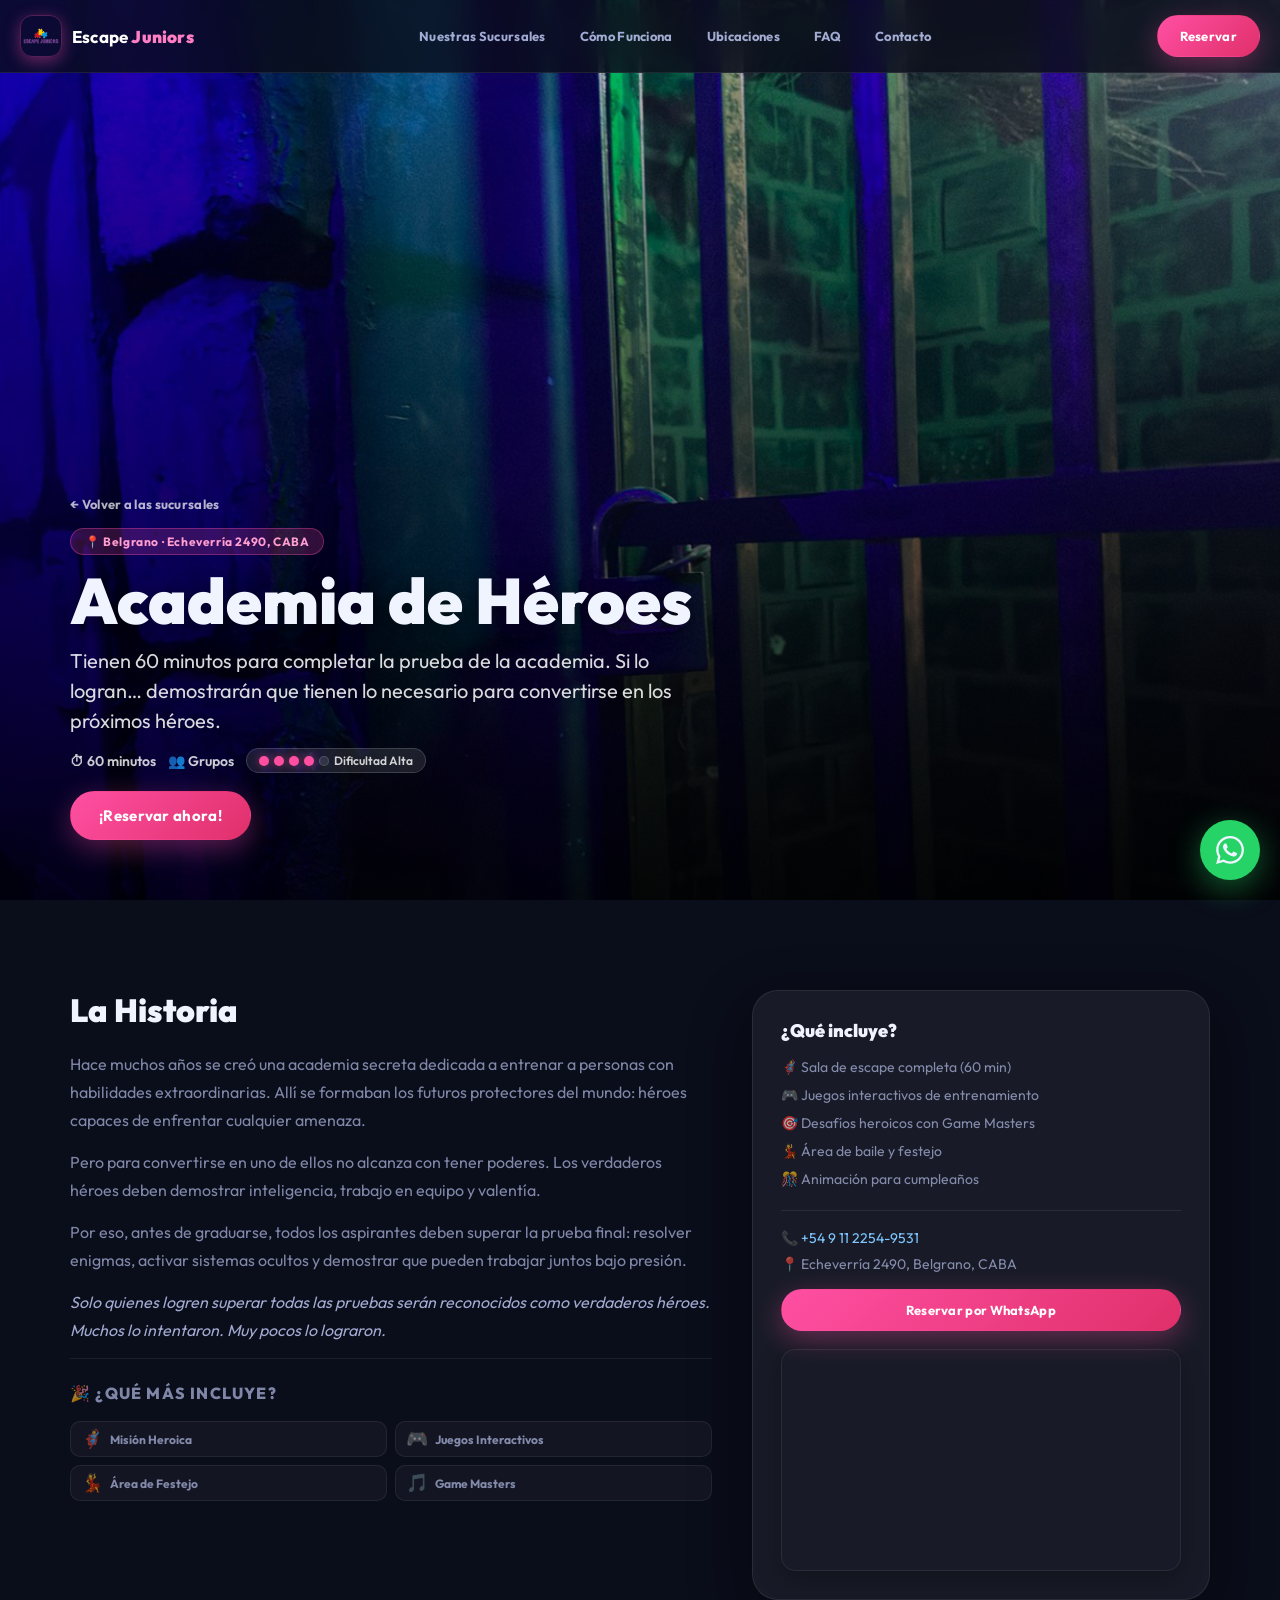
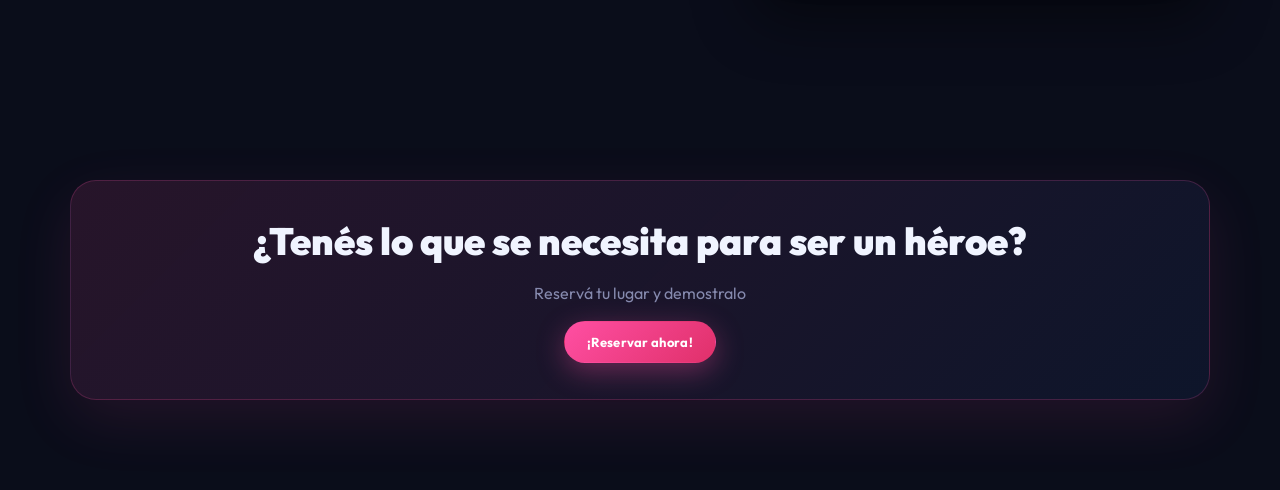
==== commit b9463d01: "faltan fotos nada mas" ====
--- a/belgrano.html
+++ b/belgrano.html
@@ -55,6 +55,15 @@
           <p>Pero para convertirse en uno de ellos no alcanza con tener poderes. Los verdaderos héroes deben demostrar inteligencia, trabajo en equipo y valentía.</p>
           <p>Por eso, antes de graduarse, todos los aspirantes deben superar la prueba final: resolver enigmas, activar sistemas ocultos y demostrar que pueden trabajar juntos bajo presión.</p>
           <p><em>Solo quienes logren superar todas las pruebas serán reconocidos como verdaderos héroes. Muchos lo intentaron. Muy pocos lo lograron.</em></p>
+          <div class="info-highlights">
+            <p class="info-highlights-title">🎉 ¿Qué más incluye?</p>
+            <div class="highlights-grid">
+              <div class="highlight-item"><span class="hi-icon">🦸</span>Misión Heroica</div>
+              <div class="highlight-item"><span class="hi-icon">🎮</span>Juegos Interactivos</div>
+              <div class="highlight-item"><span class="hi-icon">💃</span>Área de Festejo</div>
+              <div class="highlight-item"><span class="hi-icon">🎵</span>Game Masters</div>
+            </div>
+          </div>
         </div>
         <div class="sala-info reveal">
           <div class="info-card">
@@ -77,21 +86,8 @@
                 width="100%" height="220" style="border:0; border-radius:12px;" allowfullscreen loading="lazy"
                 referrerpolicy="no-referrer-when-downgrade" title="Ubicación Belgrano"></iframe>
             </div>
+            </div>
           </div>
-        </div>
-      </div>
-    </section>
-    <section class="section section-soft">
-      <div class="container">
-        <div class="section-head center reveal">
-          <h2>El Cumpleaños Perfecto</h2>
-          <p>Una celebración épica digna de los mejores héroes</p>
-        </div>
-        <div class="features-grid reveal">
-          <div class="feature-card"><div class="feature-icon">🦸</div><h3>Misión Heroica</h3><p>Los chicos participan en juegos y desafíos de entrenamiento de héroes además de la sala principal.</p></div>
-          <div class="feature-card"><div class="feature-icon">🎮</div><h3>Juegos Interactivos</h3><p>Actividades para poner a prueba la velocidad, la inteligencia y el trabajo en equipo.</p></div>
-          <div class="feature-card"><div class="feature-icon">💃</div><h3>Área de Festejo</h3><p>Espacio para bailar y festejar como verdaderos superhéroes con música y animación.</p></div>
-          <div class="feature-card"><div class="feature-icon">🎵</div><h3>Game Masters</h3><p>Nuestro equipo anima toda la experiencia: acción, música y trabajo en equipo garantizados.</p></div>
         </div>
       </div>
     </section>
--- a/styles.css
+++ b/styles.css
@@ -1,27 +1,34 @@
 @import url('https://fonts.googleapis.com/css2?family=Outfit:wght@400;600;700;800;900&display=swap');
 
-:root{
+:root {
   --bg: #0a0d1a;
-  --panel: rgba(255,255,255,.06);
-  --panel-2: rgba(255,255,255,.03);
+  --panel: rgba(255, 255, 255, .06);
+  --panel-2: rgba(255, 255, 255, .03);
   --text: #f0f4ff;
-  --muted: rgba(200,210,255,.62);
-  --line: rgba(255,255,255,.08);
+  --muted: rgba(200, 210, 255, .62);
+  --line: rgba(255, 255, 255, .08);
   --accent: #ff4fa3;
-  --accent-2: rgba(255,79,163,.18);
+  --accent-2: rgba(255, 79, 163, .18);
   --accent-blue: #3b82f6;
   --accent-yellow: #ffd166;
-  --shadow: 0 20px 60px rgba(0,0,0,.45);
+  --shadow: 0 20px 60px rgba(0, 0, 0, .45);
   --radius: 18px;
   --radius-lg: 26px;
   --container: 1140px;
 }
 
-*{ box-sizing: border-box; }
-html{ scroll-behavior: smooth; overflow-x: hidden; }
-body{
-  margin:0;
-  padding:0;
+* {
+  box-sizing: border-box;
+}
+
+html {
+  scroll-behavior: smooth;
+  overflow-x: hidden;
+}
+
+body {
+  margin: 0;
+  padding: 0;
   width: 100%;
   overflow-x: hidden;
   font-family: 'Outfit', system-ui, sans-serif;
@@ -29,23 +36,27 @@
   color: var(--text);
 }
 
-a{ color: inherit; text-decoration: none; }
-
-.container{
+a {
+  color: inherit;
+  text-decoration: none;
+}
+
+.container {
   width: min(var(--container), calc(100% - 40px));
   margin: 0 auto;
 }
 
 /* ── Header ── */
-.site-header{
+.site-header {
   position: fixed;
   inset: 0 0 auto 0;
   z-index: 50;
-  background: rgba(10,13,26,.82);
+  background: rgba(10, 13, 26, .82);
   backdrop-filter: blur(16px);
   border-bottom: 1px solid var(--line);
 }
-.header-inner{
+
+.header-inner {
   height: 72px;
   display: grid;
   grid-template-columns: auto 1fr auto;
@@ -53,286 +64,667 @@
   gap: 18px;
   padding: 0 20px;
 }
-.brand{ display:flex; align-items:center; gap:10px; }
-.brand-logo-wrap{
-  width:42px; height:42px; flex-shrink:0;
-  border-radius:12px;
-  overflow:hidden;
+
+.brand {
+  display: flex;
+  align-items: center;
+  gap: 10px;
+}
+
+.brand-logo-wrap {
+  width: 42px;
+  height: 42px;
+  flex-shrink: 0;
+  border-radius: 12px;
+  overflow: hidden;
+  box-shadow: 0 4px 16px rgba(255, 79, 163, .4);
+  border: 1px solid rgba(255, 79, 163, .3);
+}
+
+.brand-logo-img {
+  width: 100%;
+  height: 100%;
+  object-fit: cover;
+  display: block;
+}
+
+.brand-name {
+  font-size: 17px;
+  font-weight: 700;
+  letter-spacing: .2px;
+  color: #fff;
+}
+
+.brand-name strong {
+  color: #ff7ec4;
+  font-weight: 900;
+}
+
+/* Nav */
+.nav {
+  display: flex;
+  justify-content: center;
+  gap: 6px;
+  white-space: nowrap;
+}
+
+.nav a {
+  position: relative;
+  display: inline-flex;
+  align-items: center;
+  padding: 8px 14px;
+  font-weight: 700;
+  font-size: 13px;
+  letter-spacing: .3px;
+  color: rgba(200, 210, 255, .8);
+  border-radius: 999px;
+  transition: color .15s, background .15s;
+}
+
+.nav a:hover {
+  color: #fff;
+  background: rgba(255, 255, 255, .07);
+}
+
+.header-cta {
+  box-shadow: 0 8px 24px rgba(255, 79, 163, .3);
+}
+
+/* ── Buttons ── */
+.btn {
+  display: inline-flex;
+  align-items: center;
+  justify-content: center;
+  padding: 12px 22px;
+  border-radius: 999px;
+  font-weight: 700;
+  font-size: 13px;
+  letter-spacing: .3px;
+  border: 1px solid transparent;
+  transition: transform .15s, background .15s, box-shadow .15s;
+  cursor: pointer;
+}
+
+.btn:active {
+  transform: translateY(1px);
+}
+
+.btn-primary {
+  background: linear-gradient(135deg, #ff4fa3, #e0306a);
+  color: #fff;
+  box-shadow: 0 8px 28px rgba(255, 79, 163, .35);
+}
+
+.btn-primary:hover {
+  transform: translateY(-2px);
+  box-shadow: 0 14px 36px rgba(255, 79, 163, .5);
+}
+
+.btn-secondary {
+  background: rgba(255, 255, 255, .07);
+  border-color: rgba(255, 255, 255, .15);
+  color: var(--text);
+}
+
+.btn-secondary:hover {
+  background: rgba(255, 255, 255, .12);
+}
+
+.btn-outline {
+  background: transparent;
+  border-color: rgba(255, 255, 255, .3);
+  color: #fff;
+}
+
+.btn-outline:hover {
+  background: rgba(255, 255, 255, .1);
+}
+
+/* ── Hero ── */
+.hero {
+  min-height: 100vh;
+  padding-top: 72px;
+  position: relative;
+  overflow: hidden;
+}
+
+.hero-bg {
+  position: absolute;
+  inset: 0;
+  background:
+    radial-gradient(900px 500px at 20% 30%, rgba(59, 130, 246, .28), transparent 60%),
+    radial-gradient(900px 500px at 80% 60%, rgba(255, 79, 163, .22), transparent 60%),
+    radial-gradient(600px 400px at 50% 90%, rgba(160, 70, 255, .15), transparent 60%),
+    linear-gradient(to bottom, #0a0d1a, #0d1230);
+}
+
+.hero-bg::before {
+  content: "";
+  position: absolute;
+  inset: -40%;
+  background: repeating-linear-gradient(115deg,
+      rgba(255, 255, 255, .04) 0px, rgba(255, 255, 255, .04) 1px,
+      transparent 1px, transparent 20px);
+  animation: drift 18s linear infinite;
+}
+
+@keyframes drift {
+  0% {
+    transform: translate3d(-5%, -5%, 0) rotate(0deg);
+  }
+
+  100% {
+    transform: translate3d(5%, 5%, 0) rotate(6deg);
+  }
+}
+
+.hero-inner {
+  position: relative;
+  min-height: calc(100vh - 72px);
+  display: flex;
+  align-items: center;
+  justify-content: center;
+  text-align: center;
+}
+
+.hero-copy {
+  max-width: 820px;
+  padding: 40px 0;
+}
+
+.hero-badge {
+  display: inline-block;
+  background: rgba(255, 79, 163, .15);
+  border: 1px solid rgba(255, 79, 163, .3);
+  color: #ff7ec4;
+  font-size: 13px;
+  font-weight: 700;
+  letter-spacing: .5px;
+  padding: 6px 16px;
+  border-radius: 999px;
+  margin-bottom: 22px;
+}
+
+.hero h1 {
+  font-size: clamp(36px, 5.5vw, 68px);
+  font-weight: 900;
+  margin: 0 0 18px;
+  background: linear-gradient(135deg, #fff 40%, #ff7ec4);
+  -webkit-background-clip: text;
+  -webkit-text-fill-color: transparent;
+  background-clip: text;
+}
+
+.hero p {
+  margin: 0 0 30px;
+  font-size: clamp(16px, 2.2vw, 22px);
+  color: rgba(200, 210, 255, .82);
+  line-height: 1.6;
+}
+
+.hero p strong {
+  color: #fff;
+  -webkit-text-fill-color: #fff;
+}
+
+.hero-cta {
+  display: flex;
+  justify-content: center;
+  gap: 12px;
+  margin-bottom: 34px;
+  flex-wrap: wrap;
+}
+
+.hero-down {
+  display: inline-flex;
+  flex-direction: column;
+  align-items: center;
+  gap: 8px;
+  opacity: .8;
+}
+
+.hero-down-label {
+  font-size: 11px;
+  letter-spacing: 2px;
+  color: rgba(200, 210, 255, .6);
+}
+
+.hero-down-icon {
+  font-size: 28px;
+  line-height: 1;
+  animation: bounce 2s ease-in-out infinite;
+}
+
+@keyframes bounce {
+
+  0%,
+  100% {
+    transform: translateY(0);
+  }
+
+  50% {
+    transform: translateY(8px);
+  }
+}
+
+/* ── Sections ── */
+.section {
+  padding: 90px 0;
+}
+
+.section-soft {
+  background: linear-gradient(to bottom, rgba(59, 130, 246, .05), rgba(255, 79, 163, .03));
+  border-top: 1px solid var(--line);
+  border-bottom: 1px solid var(--line);
+}
+
+.section-head {
+  display: flex;
+  align-items: flex-end;
+  justify-content: space-between;
+  gap: 22px;
+  margin-bottom: 50px;
+}
+
+.section-head.center {
+  text-align: center;
+  justify-content: center;
+  flex-direction: column;
+  align-items: center;
+}
+
+.section-head h2 {
+  margin: 0;
+  font-size: clamp(24px, 3vw, 38px);
+  font-weight: 900;
+}
+
+.section-head p {
+  margin: 10px 0 0;
+  color: var(--muted);
+  font-size: 16px;
+}
+
+/* ── Features Grid ── */
+.features-grid {
+  display: grid;
+  grid-template-columns: repeat(4, 1fr);
+  gap: 20px;
+}
+
+.feature-card {
+  background: var(--panel);
+  border: 1px solid var(--line);
+  border-radius: var(--radius);
+  padding: 28px 22px;
+  text-align: center;
+  transition: transform .2s, box-shadow .2s;
+}
+
+.feature-card:hover {
+  transform: translateY(-4px);
+  box-shadow: 0 20px 50px rgba(0, 0, 0, .4);
+}
+
+.feature-icon {
+  font-size: 38px;
+  margin-bottom: 14px;
+}
+
+.feature-card h3 {
+  margin: 0 0 10px;
+  font-size: 17px;
+  font-weight: 800;
+}
+
+.feature-card p {
+  margin: 0;
+  font-size: 14px;
+  color: var(--muted);
+  line-height: 1.6;
+}
+
+/* ── Room Cards ── */
+.room {
+  display: grid;
+  grid-template-columns: 1.15fr 1fr;
+  gap: 30px;
+  align-items: center;
+  margin: 0 0 50px;
+}
+
+.room-reverse {
+  grid-template-columns: 1fr 1.15fr;
+}
+
+.room-reverse .room-media {
+  order: 2;
+}
+
+.room-reverse .room-card {
+  order: 1;
+}
+
+.room-media {
+  border-radius: var(--radius-lg);
+  overflow: hidden;
+  box-shadow: var(--shadow);
+  min-height: 340px;
+  position: relative;
+}
+
+.room-img {
+  width: 100%;
+  height: 100%;
+  min-height: 340px;
+  object-fit: cover;
+  display: block;
+}
+
+.media-placeholder {
+  height: 100%;
+  min-height: 340px;
+  display: flex;
+  flex-direction: column;
+  align-items: center;
+  justify-content: center;
+  position: relative;
+}
+
+.theme-magic {
+  background:
+    radial-gradient(700px 350px at 30% 30%, rgba(160, 70, 255, .55), transparent 60%),
+    radial-gradient(500px 300px at 70% 70%, rgba(255, 79, 163, .3), transparent 60%),
+    linear-gradient(180deg, #1a0a2e, #0d0818);
+}
+
+.theme-hero {
+  background:
+    radial-gradient(700px 350px at 60% 30%, rgba(59, 130, 246, .55), transparent 60%),
+    radial-gradient(500px 300px at 30% 70%, rgba(255, 209, 102, .25), transparent 60%),
+    linear-gradient(180deg, #0a1830, #040c1a);
+}
+
+.theme-space {
+  background:
+    radial-gradient(700px 350px at 50% 30%, rgba(59, 130, 246, .45), transparent 60%),
+    radial-gradient(400px 300px at 80% 70%, rgba(20, 200, 255, .25), transparent 60%),
+    linear-gradient(180deg, #050d28, #010510);
+}
+
+.theme-forest {
+  background:
+    radial-gradient(700px 350px at 30% 40%, rgba(34, 197, 94, .35), transparent 60%),
+    radial-gradient(500px 300px at 70% 60%, rgba(160, 70, 255, .2), transparent 60%),
+    linear-gradient(180deg, #061a10, #030d08);
+}
+
+.theme-tree {
+  background:
+    radial-gradient(700px 350px at 50% 30%, rgba(34, 197, 94, .3), transparent 60%),
+    radial-gradient(500px 300px at 30% 70%, rgba(255, 209, 102, .2), transparent 60%),
+    linear-gradient(180deg, #0a1a08, #050e03);
+}
+
+.room-badge {
+  position: absolute;
+  top: 16px;
+  left: 16px;
+  background: linear-gradient(135deg, rgba(255,79,163,.9), rgba(200,30,90,.85));
+  border: 2px solid rgba(255, 255, 255, .3);
+  color: #fff;
+  font-size: 18px;
+  font-weight: 900;
+  letter-spacing: 2px;
+  text-transform: uppercase;
+  padding: 8px 22px;
+  border-radius: 999px;
+  box-shadow: 0 4px 24px rgba(255,79,163,.55), 0 0 0 1px rgba(255,255,255,.08);
+  text-shadow: 0 1px 4px rgba(0,0,0,.35);
+  backdrop-filter: blur(6px);
+}
+
+/* ── Room inline tab switcher (Flores 2 salas) ── */
+.room-tabs {
+  display: flex;
+  gap: 8px;
+  margin-bottom: 18px;
+  background: rgba(255,255,255,.04);
+  border: 1px solid var(--line);
+  border-radius: 999px;
+  padding: 4px;
+  width: fit-content;
+}
+.room-tab-btn {
+  background: transparent;
+  border: none;
+  color: var(--muted);
+  font-size: 13px;
+  font-weight: 700;
+  font-family: inherit;
+  padding: 7px 16px;
+  border-radius: 999px;
+  cursor: pointer;
+  transition: background .2s, color .2s;
+  letter-spacing: .3px;
+  white-space: nowrap;
+}
+.room-tab-btn.active {
+  background: linear-gradient(135deg, #ff4fa3, #e0306a);
+  color: #fff;
   box-shadow: 0 4px 16px rgba(255,79,163,.4);
-  border:1px solid rgba(255,79,163,.3);
-}
-.brand-logo-img{
-  width:100%; height:100%; object-fit:cover; display:block;
-}
-.brand-name{
-  font-size:17px; font-weight:700; letter-spacing:.2px;
-  color:#fff;
-}
-.brand-name strong{ color:#ff7ec4; font-weight:900; }
-
-/* Nav */
-.nav{ display:flex; justify-content:center; gap:6px; white-space:nowrap; }
-.nav a{
-  position:relative; display:inline-flex; align-items:center;
-  padding: 8px 14px; font-weight:700; font-size:13px;
-  letter-spacing:.3px; color:rgba(200,210,255,.8);
-  border-radius:999px;
-  transition: color .15s, background .15s;
-}
-.nav a:hover{ color:#fff; background:rgba(255,255,255,.07); }
-
-.header-cta{ box-shadow: 0 8px 24px rgba(255,79,163,.3); }
-
-/* ── Buttons ── */
-.btn{
-  display:inline-flex; align-items:center; justify-content:center;
-  padding: 12px 22px; border-radius:999px;
-  font-weight:700; font-size:13px; letter-spacing:.3px;
-  border:1px solid transparent;
-  transition: transform .15s, background .15s, box-shadow .15s;
-  cursor:pointer;
-}
-.btn:active{ transform:translateY(1px); }
-.btn-primary{
-  background: linear-gradient(135deg,#ff4fa3,#e0306a);
-  color:#fff;
-  box-shadow: 0 8px 28px rgba(255,79,163,.35);
-}
-.btn-primary:hover{ transform:translateY(-2px); box-shadow:0 14px 36px rgba(255,79,163,.5); }
-.btn-secondary{
-  background: rgba(255,255,255,.07);
-  border-color: rgba(255,255,255,.15);
+}
+.room-tab-btn:hover:not(.active) {
+  background: rgba(255,255,255,.08);
+  color: #fff;
+}
+.room-tab-panel {
+  display: none;
+}
+.room-tab-panel.active {
+  display: block;
+}
+.room-tab-label {
+  font-size: 10px;
+  font-weight: 800;
+  letter-spacing: 1.5px;
+  text-transform: uppercase;
+  color: var(--accent);
+  margin-bottom: 6px;
+  display: flex;
+  align-items: center;
+  gap: 6px;
+}
+.room-tab-label::before {
+  content: '';
+  display: inline-block;
+  width: 5px; height: 5px;
+  border-radius: 50%;
+  background: var(--accent);
+  box-shadow: 0 0 8px rgba(255,79,163,.7);
+}
+
+.room-emoji {
+  font-size: 72px;
+  filter: drop-shadow(0 0 30px rgba(255, 255, 255, .3));
+}
+
+.room-card {
+  background: var(--panel);
+  border: 1px solid var(--line);
+  border-radius: var(--radius-lg);
+  padding: 30px;
+  box-shadow: var(--shadow);
+}
+
+.room-top h3 {
+  margin: 12px 0 10px;
+  font-size: clamp(22px, 2.5vw, 30px);
+  font-weight: 900;
+}
+
+.difficulty {
+  display: flex;
+  gap: 6px;
+  align-items: center;
+  margin-bottom: 4px;
+}
+
+.dot {
+  width: 10px;
+  height: 10px;
+  border-radius: 999px;
+}
+
+.dot.on {
+  background: var(--accent);
+  box-shadow: 0 0 8px rgba(255, 79, 163, .5);
+}
+
+.dot.off {
+  background: rgba(255, 255, 255, .1);
+  border: 1px solid rgba(255, 255, 255, .15);
+}
+
+.diff-label {
+  font-size: 11px;
+  letter-spacing: .8px;
+  text-transform: uppercase;
+  color: var(--muted);
+  margin-left: 6px;
+}
+
+.room-meta {
+  display: flex;
+  flex-wrap: wrap;
+  gap: 12px;
+  color: var(--muted);
+  font-size: 12px;
+  letter-spacing: .4px;
+  margin-top: 4px;
+}
+
+.room-text {
+  color: rgba(200, 210, 255, .75);
+  margin: 18px 0 22px;
+  line-height: 1.7;
+  font-size: 15px;
+}
+
+.room-actions {
+  display: flex;
+  gap: 12px;
+  flex-wrap: wrap;
+}
+
+/* ── Accordion ── */
+.accordion {
+  max-width: 860px;
+  margin: 0 auto;
+}
+
+.acc-item {
+  width: 100%;
+  display: grid;
+  grid-template-columns: 52px 1fr;
+  gap: 14px;
+  align-items: center;
+  padding: 16px;
+  margin: 12px 0;
+  background: var(--panel);
+  border: 1px solid var(--line);
+  border-radius: 999px;
   color: var(--text);
-}
-.btn-secondary:hover{ background:rgba(255,255,255,.12); }
-.btn-outline{
-  background:transparent;
-  border-color:rgba(255,255,255,.3);
-  color:#fff;
-}
-.btn-outline:hover{ background:rgba(255,255,255,.1); }
-
-/* ── Hero ── */
-.hero{
-  min-height:100vh; padding-top:72px;
-  position:relative; overflow:hidden;
-}
-.hero-bg{
-  position:absolute; inset:0;
-  background:
-    radial-gradient(900px 500px at 20% 30%, rgba(59,130,246,.28), transparent 60%),
-    radial-gradient(900px 500px at 80% 60%, rgba(255,79,163,.22), transparent 60%),
-    radial-gradient(600px 400px at 50% 90%, rgba(160,70,255,.15), transparent 60%),
-    linear-gradient(to bottom, #0a0d1a, #0d1230);
-}
-.hero-bg::before{
-  content:""; position:absolute; inset:-40%;
-  background: repeating-linear-gradient(115deg,
-    rgba(255,255,255,.04) 0px,rgba(255,255,255,.04) 1px,
-    transparent 1px,transparent 20px);
-  animation: drift 18s linear infinite;
-}
-@keyframes drift{
-  0%{ transform:translate3d(-5%,-5%,0) rotate(0deg); }
-  100%{ transform:translate3d(5%,5%,0) rotate(6deg); }
-}
-.hero-inner{
-  position:relative; min-height:calc(100vh - 72px);
-  display:flex; align-items:center; justify-content:center; text-align:center;
-}
-.hero-copy{ max-width:820px; padding:40px 0; }
-
-.hero-badge{
-  display:inline-block;
-  background: rgba(255,79,163,.15);
-  border: 1px solid rgba(255,79,163,.3);
-  color: #ff7ec4;
-  font-size:13px; font-weight:700; letter-spacing:.5px;
-  padding: 6px 16px; border-radius:999px;
-  margin-bottom:22px;
-}
-.hero h1{
-  font-size: clamp(36px,5.5vw,68px);
-  font-weight:900; margin:0 0 18px;
-  background: linear-gradient(135deg,#fff 40%,#ff7ec4);
-  -webkit-background-clip:text; -webkit-text-fill-color:transparent;
-  background-clip:text;
-}
-.hero p{
-  margin:0 0 30px;
-  font-size:clamp(16px,2.2vw,22px);
-  color:rgba(200,210,255,.82);
-  line-height:1.6;
-}
-.hero p strong{ color:#fff; -webkit-text-fill-color:#fff; }
-.hero-cta{ display:flex; justify-content:center; gap:12px; margin-bottom:34px; flex-wrap:wrap; }
-.hero-down{ display:inline-flex; flex-direction:column; align-items:center; gap:8px; opacity:.8; }
-.hero-down-label{ font-size:11px; letter-spacing:2px; color:rgba(200,210,255,.6); }
-.hero-down-icon{
-  font-size:28px; line-height:1;
-  animation: bounce 2s ease-in-out infinite;
-}
-@keyframes bounce{
-  0%,100%{ transform:translateY(0); }
-  50%{ transform:translateY(8px); }
-}
-
-/* ── Sections ── */
-.section{ padding:90px 0; }
-.section-soft{
-  background: linear-gradient(to bottom,rgba(59,130,246,.05),rgba(255,79,163,.03));
-  border-top:1px solid var(--line);
-  border-bottom:1px solid var(--line);
-}
-.section-head{ display:flex; align-items:flex-end; justify-content:space-between; gap:22px; margin-bottom:50px; }
-.section-head.center{ text-align:center; justify-content:center; flex-direction:column; align-items:center; }
-.section-head h2{ margin:0; font-size:clamp(24px,3vw,38px); font-weight:900; }
-.section-head p{ margin:10px 0 0; color:var(--muted); font-size:16px; }
-
-/* ── Features Grid ── */
-.features-grid{
-  display:grid;
-  grid-template-columns:repeat(4,1fr);
-  gap:20px;
-}
-.feature-card{
-  background:var(--panel);
-  border:1px solid var(--line);
-  border-radius:var(--radius);
-  padding:28px 22px;
-  text-align:center;
-  transition:transform .2s,box-shadow .2s;
-}
-.feature-card:hover{ transform:translateY(-4px); box-shadow:0 20px 50px rgba(0,0,0,.4); }
-.feature-icon{ font-size:38px; margin-bottom:14px; }
-.feature-card h3{ margin:0 0 10px; font-size:17px; font-weight:800; }
-.feature-card p{ margin:0; font-size:14px; color:var(--muted); line-height:1.6; }
-
-/* ── Room Cards ── */
-.room{
-  display:grid;
-  grid-template-columns:1.15fr 1fr;
-  gap:30px; align-items:center;
-  margin:0 0 50px;
-}
-.room-reverse{ grid-template-columns:1fr 1.15fr; }
-.room-reverse .room-media{ order:2; }
-.room-reverse .room-card{ order:1; }
-
-.room-media{
-  border-radius:var(--radius-lg); overflow:hidden;
-  box-shadow:var(--shadow); min-height:340px;
-  position:relative;
-}
-.room-img{
-  width:100%; height:100%; min-height:340px;
-  object-fit:cover; display:block;
-}
-.media-placeholder{
-  height:100%; min-height:340px;
-  display:flex; flex-direction:column;
-  align-items:center; justify-content:center;
-  position:relative;
-}
-.theme-magic{
-  background:
-    radial-gradient(700px 350px at 30% 30%,rgba(160,70,255,.55),transparent 60%),
-    radial-gradient(500px 300px at 70% 70%,rgba(255,79,163,.3),transparent 60%),
-    linear-gradient(180deg,#1a0a2e,#0d0818);
-}
-.theme-hero{
-  background:
-    radial-gradient(700px 350px at 60% 30%,rgba(59,130,246,.55),transparent 60%),
-    radial-gradient(500px 300px at 30% 70%,rgba(255,209,102,.25),transparent 60%),
-    linear-gradient(180deg,#0a1830,#040c1a);
-}
-.theme-space{
-  background:
-    radial-gradient(700px 350px at 50% 30%,rgba(59,130,246,.45),transparent 60%),
-    radial-gradient(400px 300px at 80% 70%,rgba(20,200,255,.25),transparent 60%),
-    linear-gradient(180deg,#050d28,#010510);
-}
-.theme-forest{
-  background:
-    radial-gradient(700px 350px at 30% 40%,rgba(34,197,94,.35),transparent 60%),
-    radial-gradient(500px 300px at 70% 60%,rgba(160,70,255,.2),transparent 60%),
-    linear-gradient(180deg,#061a10,#030d08);
-}
-.theme-tree{
-  background:
-    radial-gradient(700px 350px at 50% 30%,rgba(34,197,94,.3),transparent 60%),
-    radial-gradient(500px 300px at 30% 70%,rgba(255,209,102,.2),transparent 60%),
-    linear-gradient(180deg,#0a1a08,#050e03);
-}
-.room-badge{
-  position:absolute; top:18px; left:18px;
-  background:rgba(0,0,0,.45); border:1px solid rgba(255,255,255,.15);
-  color:rgba(255,255,255,.9); font-size:11px; font-weight:800;
-  letter-spacing:1.5px; text-transform:uppercase;
-  padding:5px 12px; border-radius:999px;
-}
-.room-emoji{ font-size:72px; filter:drop-shadow(0 0 30px rgba(255,255,255,.3)); }
-
-.room-card{
-  background:var(--panel);
-  border:1px solid var(--line);
-  border-radius:var(--radius-lg);
-  padding:30px;
-  box-shadow:var(--shadow);
-}
-.room-top h3{ margin:12px 0 10px; font-size:clamp(22px,2.5vw,30px); font-weight:900; }
-.difficulty{ display:flex; gap:6px; align-items:center; margin-bottom:4px; }
-.dot{ width:10px; height:10px; border-radius:999px; }
-.dot.on{ background:var(--accent); box-shadow:0 0 8px rgba(255,79,163,.5); }
-.dot.off{ background:rgba(255,255,255,.1); border:1px solid rgba(255,255,255,.15); }
-.diff-label{ font-size:11px; letter-spacing:.8px; text-transform:uppercase; color:var(--muted); margin-left:6px; }
-
-.room-meta{ display:flex; flex-wrap:wrap; gap:12px; color:var(--muted); font-size:12px; letter-spacing:.4px; margin-top:4px; }
-.room-text{ color:rgba(200,210,255,.75); margin:18px 0 22px; line-height:1.7; font-size:15px; }
-.room-actions{ display:flex; gap:12px; flex-wrap:wrap; }
-
-/* ── Accordion ── */
-.accordion{ max-width:860px; margin:0 auto; }
-.acc-item{
-  width:100%; display:grid;
-  grid-template-columns:52px 1fr;
-  gap:14px; align-items:center;
-  padding:16px; margin:12px 0;
-  background:var(--panel);
-  border:1px solid var(--line);
-  border-radius:999px;
-  color:var(--text); cursor:pointer;
-  transition:background .15s;
-}
-.acc-item:hover{ background:rgba(255,255,255,.08); }
-.acc-icon{
-  width:42px; height:42px; border-radius:999px;
-  display:flex; align-items:center; justify-content:center;
-  background:rgba(255,79,163,.12);
-  border:1px solid rgba(255,79,163,.25);
-  font-size:20px; font-weight:900; color:var(--accent);
-}
-.acc-title{ text-align:left; font-size:17px; font-weight:800; }
-.acc-panel{ max-height:0; overflow:hidden; transition:max-height .3s ease; }
-.acc-panel.open{ max-height:240px; }
-.acc-panel p{ margin:8px 16px 18px 74px; color:var(--muted); line-height:1.65; font-size:15px; }
+  cursor: pointer;
+  transition: background .15s;
+}
+
+.acc-item:hover {
+  background: rgba(255, 255, 255, .08);
+}
+
+.acc-icon {
+  width: 42px;
+  height: 42px;
+  border-radius: 999px;
+  display: flex;
+  align-items: center;
+  justify-content: center;
+  background: rgba(255, 79, 163, .12);
+  border: 1px solid rgba(255, 79, 163, .25);
+  font-size: 20px;
+  font-weight: 900;
+  color: var(--accent);
+}
+
+.acc-title {
+  text-align: left;
+  font-size: 17px;
+  font-weight: 800;
+}
+
+.acc-panel {
+  max-height: 0;
+  overflow: hidden;
+  transition: max-height .3s ease;
+}
+
+.acc-panel.open {
+  max-height: 240px;
+}
+
+.acc-panel p {
+  margin: 8px 16px 18px 74px;
+  color: var(--muted);
+  line-height: 1.65;
+  font-size: 15px;
+}
 
 /* ── Reviews Slider ── */
-.reviews{
-  background:var(--panel);
-  border:1px solid var(--line);
-  border-radius:var(--radius-lg);
-  box-shadow:var(--shadow);
-  padding:40px 20px;
-}
+.reviews {
+  background: var(--panel);
+  border: 1px solid var(--line);
+  border-radius: var(--radius-lg);
+  box-shadow: var(--shadow);
+  padding: 40px 20px;
+}
+
 @media(min-width: 768px) {
-  .reviews { padding:50px 40px; }
-}
-.reviews-head{ text-align:center; margin-bottom:40px; }
-.reviews-head h2{ margin:0 0 10px; font-size:clamp(24px,3vw,36px); font-weight:900; }
-.stars{ font-size:20px; letter-spacing:3px; color:#ffd166; display:flex; justify-content:center; gap:4px; }
-.stars.small{ font-size:13px; letter-spacing:2px; margin-bottom:8px; justify-content:flex-start; }
-.muted{ color:var(--muted); }
+  .reviews {
+    padding: 50px 40px;
+  }
+}
+
+.reviews-head {
+  text-align: center;
+  margin-bottom: 40px;
+}
+
+.reviews-head h2 {
+  margin: 0 0 10px;
+  font-size: clamp(24px, 3vw, 36px);
+  font-weight: 900;
+}
+
+.stars {
+  font-size: 20px;
+  letter-spacing: 3px;
+  color: #ffd166;
+  display: flex;
+  justify-content: center;
+  gap: 4px;
+}
+
+.stars.small {
+  font-size: 13px;
+  letter-spacing: 2px;
+  margin-bottom: 8px;
+  justify-content: flex-start;
+}
+
+.muted {
+  color: var(--muted);
+}
 
 .reviews-slider {
   display: flex;
@@ -340,50 +732,63 @@
   overflow-x: auto;
   scroll-snap-type: x mandatory;
   padding-bottom: 20px;
-  scrollbar-width: none; /* Firefox */
-}
-.reviews-slider::-webkit-scrollbar { display: none; /* Chrome */ }
+  scrollbar-width: none;
+  /* Firefox */
+}
+
+.reviews-slider::-webkit-scrollbar {
+  display: none;
+  /* Chrome */
+}
 
 .review-card.interactive {
   flex: 0 0 100%;
   max-width: 350px;
   scroll-snap-align: start;
-  background: rgba(255,255,255,0.03);
+  background: rgba(255, 255, 255, 0.03);
   padding: 24px;
   border-radius: 16px;
   text-align: left;
   text-decoration: none;
   color: inherit;
-  border: 1px solid rgba(255,255,255,0.05);
+  border: 1px solid rgba(255, 255, 255, 0.05);
   transition: all 0.3s ease;
   position: relative;
   display: flex;
   flex-direction: column;
 }
+
 @media(min-width: 768px) {
-  .review-card.interactive { flex: 0 0 calc(33.333% - 14px); }
+  .review-card.interactive {
+    flex: 0 0 calc(33.333% - 14px);
+  }
 }
 
 .review-card.interactive:hover {
-  background: rgba(255,255,255,0.06);
+  background: rgba(255, 255, 255, 0.06);
   border-color: var(--accent);
   transform: translateY(-5px);
-  box-shadow: 0 10px 30px rgba(0,0,0,0.5);
+  box-shadow: 0 10px 30px rgba(0, 0, 0, 0.5);
 }
 
 .review-google-badge {
   position: absolute;
-  top: 20px; right: 20px;
-  display: flex; align-items: center; gap: 6px;
-  background: rgba(255,255,255,0.1);
+  top: 20px;
+  right: 20px;
+  display: flex;
+  align-items: center;
+  gap: 6px;
+  background: rgba(255, 255, 255, 0.1);
   padding: 4px 10px;
   border-radius: 999px;
-  font-size: 11px; font-weight: 700;
+  font-size: 11px;
+  font-weight: 700;
   transition: background 0.2s;
   color: #fff;
 }
+
 .review-card.interactive:hover .review-google-badge {
-  background: rgba(255,255,255,0.2);
+  background: rgba(255, 255, 255, 0.2);
 }
 
 .review-author {
@@ -392,24 +797,41 @@
   gap: 12px;
   margin-bottom: 16px;
 }
+
 .review-author .avatar {
-  width: 44px; height: 44px;
+  width: 44px;
+  height: 44px;
   border-radius: 50%;
   overflow: hidden;
-  background: rgba(255,255,255,.06);
-  border: 1px solid rgba(255,255,255,.12);
+  background: rgba(255, 255, 255, .06);
+  border: 1px solid rgba(255, 255, 255, .12);
   margin: 0;
 }
+
 .review-author .avatar img {
-  width: 100%; height: 100%; object-fit: cover;
-}
-.author-info h4 { margin: 0 0 2px 0; font-size: 15px; font-weight:800; }
+  width: 100%;
+  height: 100%;
+  object-fit: cover;
+}
+
+.author-info h4 {
+  margin: 0 0 2px 0;
+  font-size: 15px;
+  font-weight: 800;
+}
+
 .sede-tag {
   font-size: 11px;
   color: #3b82f6;
   font-weight: 700;
 }
-.review-card.interactive p { line-height: 1.6; font-size: 14px; margin: 0; flex-grow: 1; }
+
+.review-card.interactive p {
+  line-height: 1.6;
+  font-size: 14px;
+  margin: 0;
+  flex-grow: 1;
+}
 
 .slider-controls {
   display: flex;
@@ -418,35 +840,51 @@
   gap: 15px;
   margin-top: 10px;
 }
+
 .slider-btn {
-  background: rgba(255,255,255,0.1);
+  background: rgba(255, 255, 255, 0.1);
   border: 1px solid var(--line);
   color: #fff;
-  width: 40px; height: 40px;
+  width: 40px;
+  height: 40px;
   border-radius: 50%;
   cursor: pointer;
-  display: flex; align-items: center; justify-content: center;
+  display: flex;
+  align-items: center;
+  justify-content: center;
   transition: background 0.2s;
   font-size: 18px;
 }
-.slider-btn:hover { background: var(--accent); }
+
+.slider-btn:hover {
+  background: var(--accent);
+}
 
 /* ── Sedes Grid ── */
-.sedes-grid{
-  display:grid;
-  grid-template-columns:repeat(5,1fr);
-  gap:16px;
-}
-.sede-card{
-  background:var(--panel);
-  border:1px solid var(--line);
-  border-radius:var(--radius);
-  padding:24px 18px;
-  text-align:center;
-  display:flex; flex-direction:column; align-items:center; gap:8px;
-  transition:transform .2s, box-shadow .2s;
-}
-.sede-card:hover{ transform:translateY(-4px); box-shadow:0 20px 50px rgba(0,0,0,.4); }
+.sedes-grid {
+  display: grid;
+  grid-template-columns: repeat(5, 1fr);
+  gap: 16px;
+}
+
+.sede-card {
+  background: var(--panel);
+  border: 1px solid var(--line);
+  border-radius: var(--radius);
+  padding: 24px 18px;
+  text-align: center;
+  display: flex;
+  flex-direction: column;
+  align-items: center;
+  gap: 8px;
+  transition: transform .2s, box-shadow .2s;
+}
+
+.sede-card:hover {
+  transform: translateY(-4px);
+  box-shadow: 0 20px 50px rgba(0, 0, 0, .4);
+}
+
 .sede-img {
   width: 100%;
   height: 100px;
@@ -454,105 +892,229 @@
   overflow: hidden;
   margin-bottom: 6px;
 }
+
 .sede-img img {
   width: 100%;
   height: 100%;
   object-fit: cover;
   transition: transform 0.3s ease;
 }
+
 .sede-card:hover .sede-img img {
   transform: scale(1.08);
 }
-.sede-card h4{ margin:0; font-size:22px; font-weight:900; color:var(--accent); }
-.sede-card p{ margin:0; font-size:12px; color:var(--muted); line-height:1.4; }
-.sede-tel{ font-size:13px; font-weight:700; color:#7ec8ff; }
-.sede-btn{ margin-top:6px; font-size:12px; padding:8px 16px; }
+
+.sede-card h4 {
+  margin: 0;
+  font-size: 22px;
+  font-weight: 900;
+  color: var(--accent);
+}
+
+.sede-card p {
+  margin: 0;
+  font-size: 12px;
+  color: var(--muted);
+  line-height: 1.4;
+}
+
+.sede-tel {
+  font-size: 13px;
+  font-weight: 700;
+  color: #7ec8ff;
+}
+
+.sede-btn {
+  margin-top: 6px;
+  font-size: 12px;
+  padding: 8px 16px;
+}
 
 /* ── CTA / Footer ── */
-.cta{
-  padding:80px 0 40px;
-  background:linear-gradient(to bottom,rgba(255,79,163,.05),rgba(0,0,0,.5));
-  border-top:1px solid var(--line);
-}
-.cta-inner{
-  display:flex; align-items:center; justify-content:center;
-  gap:18px; flex-wrap:wrap;
-  padding:36px;
-  border-radius:var(--radius-lg);
-  background:linear-gradient(135deg,rgba(255,79,163,.12),rgba(59,130,246,.08));
-  border:1px solid rgba(255,79,163,.2);
-  box-shadow:0 20px 60px rgba(255,79,163,.1);
-  text-align:center;
-  flex-direction:column;
-}
-.cta-inner h2{ margin:0; font-size:clamp(24px,3vw,38px); font-weight:900; }
-.cta-inner p{ margin:0; color:var(--muted); font-size:16px; }
-
-.footer-grid{
-  margin-top:40px; display:grid;
-  grid-template-columns:1.3fr 1fr 1fr 1fr;
-  gap:28px; padding:24px 6px;
-}
-.footer-col h3{ margin:0 0 14px; font-weight:800; font-size:15px; letter-spacing:.5px; }
-.footer-col p{ margin:0 0 6px; font-size:14px; }
-.link{ display:inline-block; margin-top:8px; color:#7ec8ff; font-size:13px; }
-.link:hover{ text-decoration:underline; }
-.social{ display:flex; gap:10px; flex-wrap:wrap; }
-.social-btn{
-  width:42px; height:42px; border-radius:999px;
-  display:flex; align-items:center; justify-content:center;
-  background:rgba(255,255,255,.06);
-  border:1px solid var(--line);
-  font-weight:900; font-size:16px;
-  transition:background .15s, transform .15s;
-}
-.social-btn:hover{ background:rgba(255,79,163,.2); transform:scale(1.1); }
-
-.map-mock{
-  height:130px; border-radius:14px;
-  border:1px solid var(--line);
+.cta {
+  padding: 80px 0 40px;
+  background: linear-gradient(to bottom, rgba(255, 79, 163, .05), rgba(0, 0, 0, .5));
+  border-top: 1px solid var(--line);
+}
+
+.cta-inner {
+  display: flex;
+  align-items: center;
+  justify-content: center;
+  gap: 18px;
+  flex-wrap: wrap;
+  padding: 36px;
+  border-radius: var(--radius-lg);
+  background: linear-gradient(135deg, rgba(255, 79, 163, .12), rgba(59, 130, 246, .08));
+  border: 1px solid rgba(255, 79, 163, .2);
+  box-shadow: 0 20px 60px rgba(255, 79, 163, .1);
+  text-align: center;
+  flex-direction: column;
+}
+
+.cta-inner h2 {
+  margin: 0;
+  font-size: clamp(24px, 3vw, 38px);
+  font-weight: 900;
+}
+
+.cta-inner p {
+  margin: 0;
+  color: var(--muted);
+  font-size: 16px;
+}
+
+.footer-grid {
+  margin-top: 40px;
+  display: grid;
+  grid-template-columns: 1.3fr 1fr 1fr 1fr;
+  gap: 28px;
+  padding: 24px 6px;
+}
+
+.footer-col h3 {
+  margin: 0 0 14px;
+  font-weight: 800;
+  font-size: 15px;
+  letter-spacing: .5px;
+}
+
+.footer-col p {
+  margin: 0 0 6px;
+  font-size: 14px;
+}
+
+.link {
+  display: inline-block;
+  margin-top: 8px;
+  color: #7ec8ff;
+  font-size: 13px;
+}
+
+.link:hover {
+  text-decoration: underline;
+}
+
+.social {
+  display: flex;
+  gap: 10px;
+  flex-wrap: wrap;
+}
+
+.social-btn {
+  width: 42px;
+  height: 42px;
+  border-radius: 999px;
+  display: flex;
+  align-items: center;
+  justify-content: center;
+  background: rgba(255, 255, 255, .06);
+  border: 1px solid var(--line);
+  font-weight: 900;
+  font-size: 16px;
+  transition: background .15s, transform .15s;
+}
+
+.social-btn:hover {
+  background: rgba(255, 79, 163, .2);
+  transform: scale(1.1);
+}
+
+.map-mock {
+  height: 130px;
+  border-radius: 14px;
+  border: 1px solid var(--line);
   background:
-    linear-gradient(180deg,rgba(59,130,246,.1),rgba(0,0,0,.3)),
-    radial-gradient(100px 70px at 60% 45%,rgba(59,130,246,.3),transparent 60%);
-  position:relative; overflow:hidden;
-  display:flex; align-items:flex-end;
-  padding:12px; color:var(--muted); font-size:12px;
-}
-.map-pin{
-  width:14px; height:14px; border-radius:999px;
-  background:rgba(255,60,60,.95);
-  position:absolute; left:58%; top:42%;
-  box-shadow:0 0 0 8px rgba(255,60,60,.18);
-}
-
-.footer-bottom{
-  padding:28px 0 12px; text-align:center;
-  border-top:1px solid var(--line);
-  margin-top:28px;
-}
-.footer-bottom img{ width:100px; height:auto; opacity:.85; padding:6px; border-radius:999px; background:linear-gradient(135deg,rgba(255,79,163,.4),rgba(59,130,246,.3)); }
-.footer-bottom p{ margin:10px 0 0; font-size:13px; }
+    linear-gradient(180deg, rgba(59, 130, 246, .1), rgba(0, 0, 0, .3)),
+    radial-gradient(100px 70px at 60% 45%, rgba(59, 130, 246, .3), transparent 60%);
+  position: relative;
+  overflow: hidden;
+  display: flex;
+  align-items: flex-end;
+  padding: 12px;
+  color: var(--muted);
+  font-size: 12px;
+}
+
+.map-pin {
+  width: 14px;
+  height: 14px;
+  border-radius: 999px;
+  background: rgba(255, 60, 60, .95);
+  position: absolute;
+  left: 58%;
+  top: 42%;
+  box-shadow: 0 0 0 8px rgba(255, 60, 60, .18);
+}
+
+.footer-bottom {
+  padding: 28px 0 12px;
+  text-align: center;
+  border-top: 1px solid var(--line);
+  margin-top: 28px;
+}
+
+.footer-bottom img {
+  width: 100px;
+  height: auto;
+  opacity: .85;
+  padding: 6px;
+  border-radius: 999px;
+  background: linear-gradient(135deg, rgba(255, 79, 163, .4), rgba(59, 130, 246, .3));
+}
+
+.footer-bottom p {
+  margin: 10px 0 0;
+  font-size: 13px;
+}
 
 /* ── WhatsApp flotante ── */
-.wa-float{
-  position:fixed; right:20px; bottom:20px;
-  width:60px; height:60px; border-radius:999px;
-  background:#25d366;
-  box-shadow:0 8px 32px rgba(37,211,102,.45);
-  display:flex; align-items:center; justify-content:center;
-  z-index:60; transition:transform .2s, box-shadow .2s;
-}
-.wa-float:hover{ transform:scale(1.1); box-shadow:0 12px 40px rgba(37,211,102,.6); }
-.wa-icon{ color:#fff; font-weight:900; font-size:22px; }
+.wa-float {
+  position: fixed;
+  right: 20px;
+  bottom: 20px;
+  width: 60px;
+  height: 60px;
+  border-radius: 999px;
+  background: #25d366;
+  box-shadow: 0 8px 32px rgba(37, 211, 102, .45);
+  display: flex;
+  align-items: center;
+  justify-content: center;
+  z-index: 60;
+  transition: transform .2s, box-shadow .2s;
+}
+
+.wa-float:hover {
+  transform: scale(1.1);
+  box-shadow: 0 12px 40px rgba(37, 211, 102, .6);
+}
+
+.wa-icon {
+  color: #fff;
+  font-weight: 900;
+  font-size: 22px;
+}
 
 /* ── Reveal ── */
-.reveal{ opacity:0; transform:translateY(20px); transition:opacity .6s ease,transform .6s ease; }
-.reveal.in-view{ opacity:1; transform:translateY(0); }
+.reveal {
+  opacity: 0;
+  transform: translateY(20px);
+  transition: opacity .6s ease, transform .6s ease;
+}
+
+.reveal.in-view {
+  opacity: 1;
+  transform: translateY(0);
+}
 
 /* ── Booking Modal ── */
 .booking-modal {
   position: fixed;
-  top: 0; left: 0; width: 100%; height: 100%;
+  top: 0;
+  left: 0;
+  width: 100%;
+  height: 100%;
   z-index: 9999;
   display: flex;
   align-items: center;
@@ -561,22 +1123,28 @@
   visibility: hidden;
   transition: opacity 0.3s ease, visibility 0.3s ease;
 }
+
 .booking-modal.open {
   opacity: 1;
   visibility: visible;
 }
+
 .booking-modal-overlay {
   position: absolute;
-  top: 0; left: 0; width: 100%; height: 100%;
-  background: rgba(0,0,0,0.8);
+  top: 0;
+  left: 0;
+  width: 100%;
+  height: 100%;
+  background: rgba(0, 0, 0, 0.8);
   backdrop-filter: blur(5px);
 }
+
 .booking-modal-content {
   position: relative;
   background: var(--bg);
   border: 1px solid var(--line);
   border-radius: var(--radius-lg);
-  box-shadow: 0 20px 60px rgba(0,0,0,0.8);
+  box-shadow: 0 20px 60px rgba(0, 0, 0, 0.8);
   width: 90%;
   max-width: 1000px;
   max-height: 90vh;
@@ -585,33 +1153,51 @@
   transform: translateY(20px) scale(0.95);
   transition: transform 0.3s ease;
 }
+
 .booking-modal.open .booking-modal-content {
   transform: translateY(0) scale(1);
 }
+
 .booking-modal-close {
   position: absolute;
-  top: 20px; right: 20px;
-  background: rgba(255,255,255,0.05);
+  top: 20px;
+  right: 20px;
+  background: rgba(255, 255, 255, 0.05);
   border: 1px solid var(--line);
   color: var(--text);
-  width: 40px; height: 40px;
+  width: 40px;
+  height: 40px;
   border-radius: 50%;
   font-size: 24px;
-  display: flex; align-items: center; justify-content: center;
+  display: flex;
+  align-items: center;
+  justify-content: center;
   cursor: pointer;
   transition: background 0.2s;
   z-index: 10;
 }
+
 .booking-modal-close:hover {
   background: var(--accent);
   border-color: var(--accent);
 }
+
 .booking-modal-head {
   text-align: center;
   margin-bottom: 30px;
 }
-.booking-modal-head h2 { margin: 0 0 10px; font-size: clamp(24px, 4vw, 36px); font-weight: 900; }
-.booking-modal-head p { margin: 0; color: var(--muted); font-size: 16px; }
+
+.booking-modal-head h2 {
+  margin: 0 0 10px;
+  font-size: clamp(24px, 4vw, 36px);
+  font-weight: 900;
+}
+
+.booking-modal-head p {
+  margin: 0;
+  color: var(--muted);
+  font-size: 16px;
+}
 
 .booking-modal-grid {
   display: flex;
@@ -619,6 +1205,7 @@
   justify-content: center;
   gap: 20px;
 }
+
 .booking-branch-card {
   display: flex;
   flex-direction: column;
@@ -633,10 +1220,12 @@
   color: var(--text);
   transition: transform 0.2s, background 0.2s;
 }
+
 .booking-branch-card:hover {
   transform: translateY(-5px);
   background: rgba(255, 255, 255, 0.08);
 }
+
 .booking-branch-img {
   width: 100%;
   height: 120px;
@@ -644,20 +1233,24 @@
   overflow: hidden;
   margin-bottom: 16px;
 }
+
 .booking-branch-img img {
   width: 100%;
   height: 100%;
   object-fit: cover;
   transition: transform 0.3s ease;
 }
+
 .booking-branch-card:hover .booking-branch-img img {
   transform: scale(1.08);
 }
+
 .booking-branch-card h3 {
   margin: 0 0 10px;
   font-size: 20px;
   font-weight: 800;
 }
+
 .booking-address {
   font-size: 13px;
   color: rgba(255, 255, 255, 0.6);
@@ -665,12 +1258,14 @@
   text-align: center;
   line-height: 1.4;
 }
+
 .booking-phone {
   font-size: 15px;
   font-weight: 800;
   color: #7ec8ff;
   margin: 0 0 24px;
 }
+
 .btn-wa.pink {
   background: #ff4fa3;
   color: #fff;
@@ -680,6 +1275,7 @@
   font-size: 14px;
   transition: transform 0.2s, box-shadow 0.2s;
 }
+
 .booking-branch-card:hover .btn-wa.pink {
   transform: scale(1.05);
   box-shadow: 0 8px 24px rgba(255, 79, 163, 0.4);
@@ -698,6 +1294,7 @@
   align-items: center;
   gap: 5px;
 }
+
 .mobile-menu-btn span {
   display: block;
   width: 25px;
@@ -706,13 +1303,25 @@
   transition: all 0.3s ease;
   border-radius: 3px;
 }
-.mobile-menu-btn.open span:nth-child(1) { transform: translateY(8px) rotate(45deg); }
-.mobile-menu-btn.open span:nth-child(2) { opacity: 0; }
-.mobile-menu-btn.open span:nth-child(3) { transform: translateY(-8px) rotate(-45deg); }
+
+.mobile-menu-btn.open span:nth-child(1) {
+  transform: translateY(8px) rotate(45deg);
+}
+
+.mobile-menu-btn.open span:nth-child(2) {
+  opacity: 0;
+}
+
+.mobile-menu-btn.open span:nth-child(3) {
+  transform: translateY(-8px) rotate(-45deg);
+}
 
 .mobile-menu-overlay {
   position: fixed;
-  top: 0; left: 0; width: 100%; height: 100vh;
+  top: 0;
+  left: 0;
+  width: 100%;
+  height: 100vh;
   background: rgba(0, 0, 0, 0.6);
   backdrop-filter: blur(5px);
   z-index: 100;
@@ -721,49 +1330,62 @@
   visibility: hidden;
   transition: opacity 0.3s ease, visibility 0.3s ease;
 }
+
 .mobile-menu-overlay.open {
   opacity: 1;
   visibility: visible;
 }
+
 .mobile-menu-panel {
   position: absolute;
-  top: 0; right: 0;
-  width: 85%; max-width: 340px;
+  top: 0;
+  right: 0;
+  width: 85%;
+  max-width: 340px;
   height: 100vh;
   background: var(--bg);
-  box-shadow: -5px 0 25px rgba(0,0,0,0.5);
+  box-shadow: -5px 0 25px rgba(0, 0, 0, 0.5);
   transform: translateX(100%);
   transition: transform 0.3s ease;
   padding: 80px 24px 30px;
   display: flex;
   flex-direction: column;
 }
+
 .mobile-menu-overlay.open .mobile-menu-panel {
   transform: translateX(0);
 }
+
 .mobile-menu-close {
   position: absolute;
-  top: 20px; right: 20px;
-  background: rgba(255,255,255,0.05);
+  top: 20px;
+  right: 20px;
+  background: rgba(255, 255, 255, 0.05);
   border: 1px solid var(--line);
   color: var(--text);
   font-size: 28px;
   cursor: pointer;
-  width: 44px; height: 44px;
+  width: 44px;
+  height: 44px;
   border-radius: 50%;
-  display: flex; align-items: center; justify-content: center;
+  display: flex;
+  align-items: center;
+  justify-content: center;
   transition: background 0.2s;
 }
+
 .mobile-menu-close:hover {
   background: var(--accent);
   border-color: var(--accent);
 }
+
 .mobile-nav {
   display: flex;
   flex-direction: column;
   gap: 24px;
   text-align: left;
 }
+
 .mobile-link {
   font-size: 18px;
   font-weight: 700;
@@ -772,56 +1394,150 @@
   transition: color 0.2s, transform 0.2s;
   padding: 10px;
 }
+
 .mobile-link:hover {
   color: var(--accent);
   transform: scale(1.05);
 }
 
 /* ── Responsive ── */
-@media(max-width:1100px){
-  .sedes-grid{ grid-template-columns:repeat(3,1fr); }
-  .reviews-grid{ grid-template-columns:repeat(2,1fr); }
-}
-@media(max-width:900px){
-  .nav{ display:none; }
-  .header-cta{ display:none; }
-  .mobile-menu-btn{ display:flex; }
-  .header-inner{ display:flex; justify-content:space-between; padding:0 20px; }
-  .brand-name{ display:none; }
-  .brand-logo-wrap{
-    width:56px; height:56px;
-    border:none; box-shadow:none;
-    border-radius:0;
-  }
-  .room,.room-reverse{
-    grid-template-columns:1fr;
+@media(max-width:1100px) {
+  .sedes-grid {
+    grid-template-columns: repeat(3, 1fr);
+  }
+
+  .reviews-grid {
+    grid-template-columns: repeat(2, 1fr);
+  }
+}
+
+@media(max-width:900px) {
+  .nav {
+    display: none;
+  }
+
+  .header-cta {
+    display: none;
+  }
+
+  .mobile-menu-btn {
+    display: flex;
+  }
+
+  .header-inner {
+    display: flex;
+    justify-content: space-between;
+    padding: 0 20px;
+  }
+
+  .brand-name {
+    display: none;
+  }
+
+  .brand-logo-wrap {
+    width: 56px;
+    height: 56px;
+    border: none;
+    box-shadow: none;
+    border-radius: 0;
+  }
+
+  .room,
+  .room-reverse {
+    grid-template-columns: 1fr;
     gap: 0;
     background: var(--panel);
     border: 1px solid var(--line);
     border-radius: var(--radius-lg);
     overflow: hidden;
   }
-  .room-media{ border-radius: 0; min-height: 240px; box-shadow: none; }
-  .room-img{ min-height: 240px; }
-  .room-card{ border: none; box-shadow: none; background: transparent; padding: 24px 20px; border-radius: 0; }
-  .room-reverse .room-media{ order:0; }
-  .room-reverse .room-card{ order:0; }
-  .features-grid{ grid-template-columns:repeat(2,1fr); }
-  .footer-grid{ grid-template-columns:1fr 1fr; }
-  .sedes-grid{ grid-template-columns:repeat(2,1fr); }
-}
-@media(max-width:540px){
-  .features-grid{ grid-template-columns:1fr; }
-  .reviews-grid{ grid-template-columns:1fr; }
-  .footer-grid{ grid-template-columns:1fr; }
-  .sedes-grid{ grid-template-columns:1fr 1fr; }
-  .booking-modal-content { padding: 30px 20px; }
-}
-@media(prefers-reduced-motion:reduce){
-  html{ scroll-behavior:auto; }
-  .hero-bg::before{ animation:none; }
-  .hero-down-icon{ animation:none; }
-  .reveal{ transition:none; transform:none; opacity:1; }
-  .booking-modal { transition: none; }
-  .booking-modal-content { transition: none; transform: none !important; }
-}
+
+  .room-media {
+    border-radius: 0;
+    min-height: 240px;
+    box-shadow: none;
+  }
+
+  .room-img {
+    min-height: 240px;
+  }
+
+  .room-card {
+    border: none;
+    box-shadow: none;
+    background: transparent;
+    padding: 24px 20px;
+    border-radius: 0;
+  }
+
+  .room-reverse .room-media {
+    order: 0;
+  }
+
+  .room-reverse .room-card {
+    order: 0;
+  }
+
+  .features-grid {
+    grid-template-columns: repeat(2, 1fr);
+  }
+
+  .footer-grid {
+    grid-template-columns: 1fr 1fr;
+  }
+
+  .sedes-grid {
+    grid-template-columns: repeat(2, 1fr);
+  }
+}
+
+@media(max-width:540px) {
+  .features-grid {
+    grid-template-columns: 1fr;
+  }
+
+  .reviews-grid {
+    grid-template-columns: 1fr;
+  }
+
+  .footer-grid {
+    grid-template-columns: 1fr;
+  }
+
+  .sedes-grid {
+    grid-template-columns: 1fr 1fr;
+  }
+
+  .booking-modal-content {
+    padding: 30px 20px;
+  }
+}
+
+@media(prefers-reduced-motion:reduce) {
+  html {
+    scroll-behavior: auto;
+  }
+
+  .hero-bg::before {
+    animation: none;
+  }
+
+  .hero-down-icon {
+    animation: none;
+  }
+
+  .reveal {
+    transition: none;
+    transform: none;
+    opacity: 1;
+  }
+
+  .booking-modal {
+    transition: none;
+  }
+
+  .booking-modal-content {
+    transition: none;
+    transform: none !important;
+  }
+}
--- a/sala.css
+++ b/sala.css
@@ -283,6 +283,11 @@
   align-items: start;
 }
 
+.sala-story {
+  display: flex;
+  flex-direction: column;
+}
+
 .sala-story h2 {
   font-size: clamp(22px, 2.5vw, 32px);
   font-weight: 900;
@@ -397,4 +402,52 @@
     flex-direction: column;
     align-items: flex-start;
   }
+}
+
+/* ── Highlights compactos dentro del sala-story ── */
+.info-highlights {
+  margin-top: auto;
+  padding-top: 20px;
+  border-top: 1px solid var(--line);
+}
+
+.info-highlights-title {
+  font-size: 11px;
+  font-weight: 800;
+  letter-spacing: 1.2px;
+  text-transform: uppercase;
+  color: var(--accent);
+  margin: 0 0 10px;
+}
+
+.highlights-grid {
+  display: grid;
+  grid-template-columns: 1fr 1fr;
+  gap: 8px;
+}
+
+.highlight-item {
+  display: flex;
+  align-items: center;
+  gap: 7px;
+  background: rgba(255, 255, 255, .04);
+  border: 1px solid rgba(255, 255, 255, .07);
+  border-radius: 10px;
+  padding: 8px 10px;
+  font-size: 12px;
+  font-weight: 700;
+  color: var(--muted);
+  transition: background .15s, border-color .15s;
+}
+
+.highlight-item:hover {
+  background: rgba(255, 79, 163, .08);
+  border-color: rgba(255, 79, 163, .2);
+  color: var(--text);
+}
+
+.highlight-item .hi-icon {
+  font-size: 18px;
+  flex-shrink: 0;
+  line-height: 1;
 }
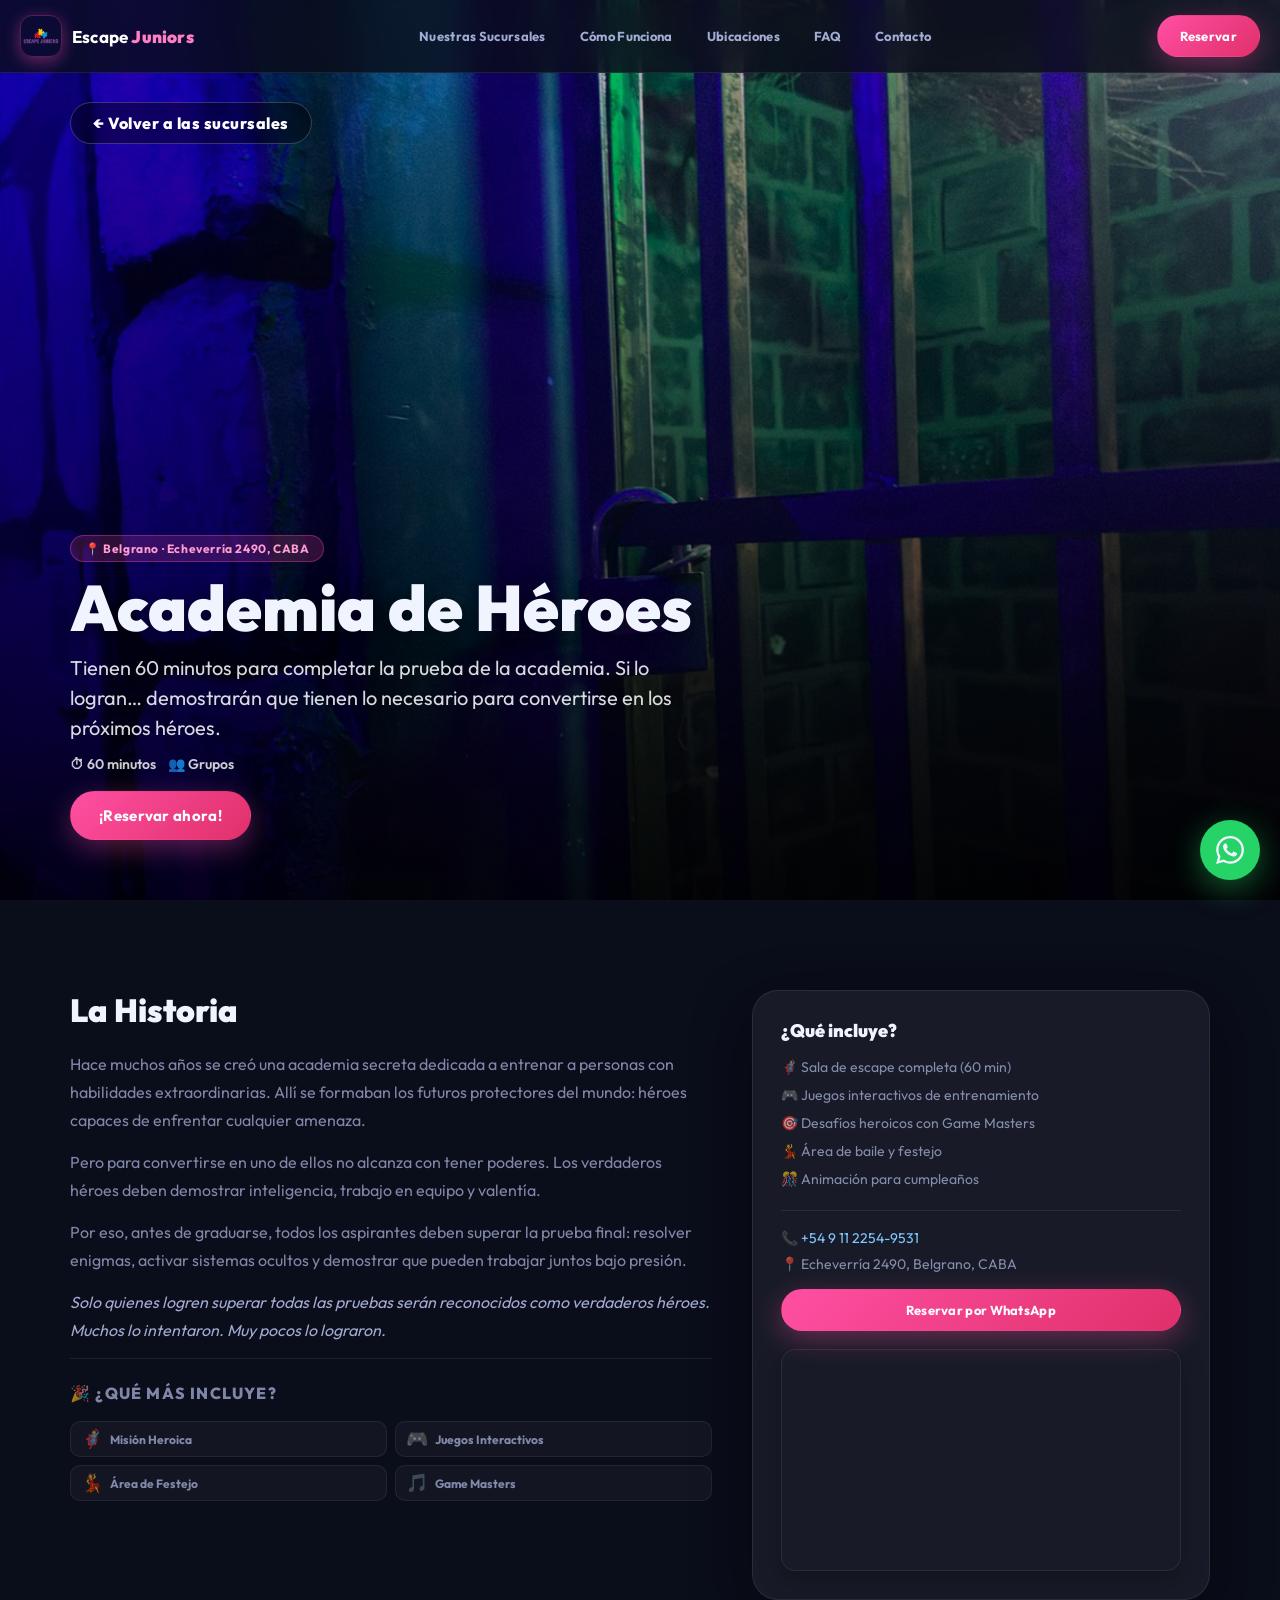
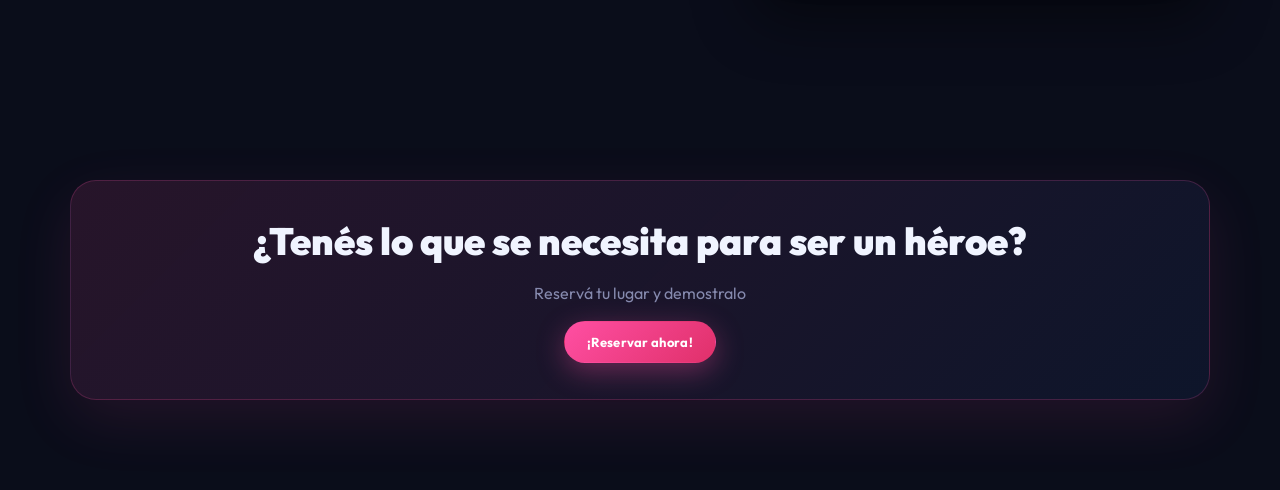
==== commit a2ad9249: "Falta Foto Menu" ====
--- a/belgrano.html
+++ b/belgrano.html
@@ -31,18 +31,17 @@
         <img src="img/Academia de Héroes.jpg" alt="Academia de Héroes" />
         <div class="sala-hero-overlay"></div>
       </div>
+      <div class="container sala-back-wrap" style="position:relative; z-index:10; margin-bottom:auto; margin-top:30px;">
+        <a class="sala-back" href="index.html#sucursales">← Volver a las sucursales</a>
+      </div>
       <div class="sala-hero-content container">
-        <a class="sala-back" href="index.html#sucursales">← Volver a las sucursales</a>
         <div class="sala-badge-sede">📍 Belgrano · Echeverría 2490, CABA</div>
         <h1>Academia de Héroes</h1>
         <p class="sala-tagline">Tienen 60 minutos para completar la prueba de la academia. Si lo logran… demostrarán que tienen lo necesario para convertirse en los próximos héroes.</p>
         <div class="sala-meta">
           <span>⏱ 60 minutos</span>
           <span>👥 Grupos</span>
-          <span class="diff-chip">
-            <span class="dot on"></span><span class="dot on"></span><span class="dot on"></span><span class="dot on"></span><span class="dot off"></span>
-            Dificultad Alta
-          </span>
+
         </div>
         <a class="btn btn-primary sala-cta" href="https://api.whatsapp.com/send?phone=5491122549531&text=Hola! Quiero reservar Academia de Heroes en Belgrano" target="_blank" rel="noopener">¡Reservar ahora!</a>
       </div>
--- a/styles.css
+++ b/styles.css
@@ -343,6 +343,31 @@
   margin: 10px 0 0;
   color: var(--muted);
   font-size: 16px;
+}
+
+.booking-modal-head p {
+  color: var(--muted);
+  font-size: 14px;
+}
+
+.wa-float-menu {
+  margin-top: auto;
+  align-self: flex-end;
+  width: 60px;
+  height: 60px;
+  border-radius: 999px;
+  background: #25d366;
+  box-shadow: 0 8px 32px rgba(37, 211, 102, .45);
+  display: flex;
+  align-items: center;
+  justify-content: center;
+  color: #fff;
+  transition: transform .2s, box-shadow .2s;
+  text-decoration: none;
+}
+.wa-float-menu:hover {
+  transform: scale(1.1);
+  box-shadow: 0 12px 40px rgba(37, 211, 102, .6);
 }
 
 /* ── Features Grid ── */
--- a/sala.css
+++ b/sala.css
@@ -208,17 +208,32 @@
   gap: 12px;
 }
 
+.sala-back-wrap {
+  display: flex;
+}
+
 .sala-back {
-  font-size: 13px;
-  font-weight: 700;
-  color: rgba(255, 255, 255, .7);
-  letter-spacing: .3px;
-  transition: color .15s;
-  margin-bottom: 4px;
+  display: inline-flex;
+  align-items: center;
+  font-size: 16px;
+  font-weight: 800;
+  color: #fff;
+  background: rgba(0, 0, 0, 0.4);
+  padding: 10px 22px;
+  border-radius: 999px;
+  border: 1px solid rgba(255, 255, 255, 0.2);
+  letter-spacing: 0.5px;
+  transition: all 0.2s ease;
+  backdrop-filter: blur(5px);
+  text-decoration: none;
 }
 
 .sala-back:hover {
+  background: var(--accent);
+  border-color: var(--accent);
   color: #fff;
+  transform: translateX(-4px);
+  box-shadow: 0 8px 20px rgba(255, 79, 163, 0.4);
 }
 
 .sala-badge-sede {
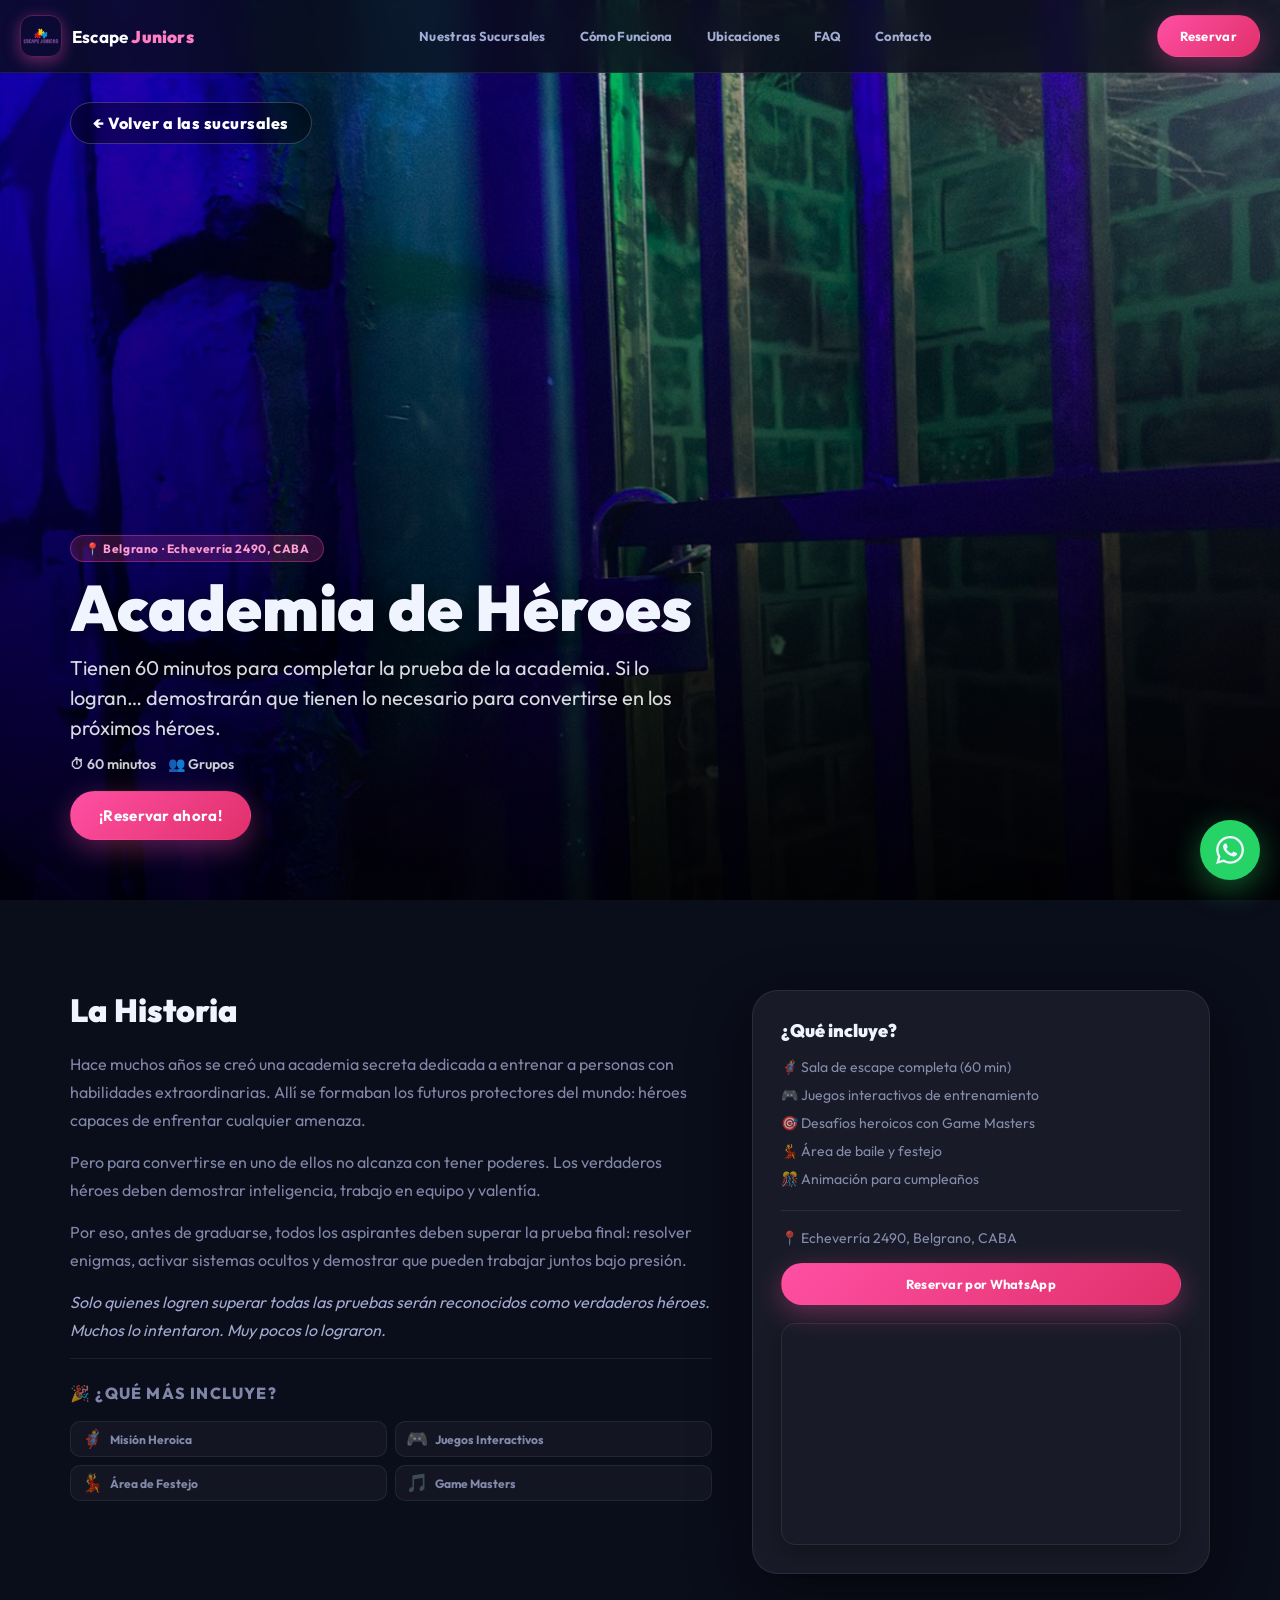
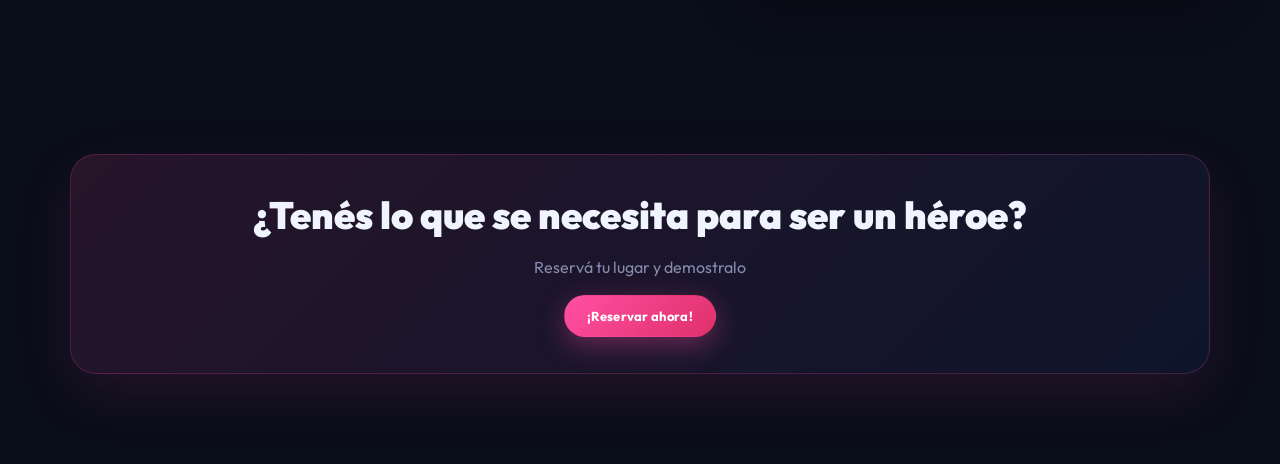
==== commit 6d20dd30: "falta el bot y imagenes HD" ====
--- a/belgrano.html
+++ b/belgrano.html
@@ -22,13 +22,13 @@
         <a href="index.html#faq">FAQ</a>
         <a href="index.html#contacto">Contacto</a>
       </nav>
-      <a class="btn btn-primary header-cta" href="https://api.whatsapp.com/send?phone=5491122549531&text=Hola!" target="_blank" rel="noopener">Reservar</a>
+      <a class="btn btn-primary header-cta" href="https://api.whatsapp.com/send?phone=5491100000000&text=Hola! Quiero reservar" target="_blank" rel="noopener">Reservar</a>
     </div>
   </header>
   <main>
     <section class="sala-hero">
       <div class="sala-hero-img">
-        <img src="img/Academia de Héroes.jpg" alt="Academia de Héroes" />
+        <img id="belgrano-hero-img" src="img/Academia de Héroes.jpg" alt="Academia de Héroes" />
         <div class="sala-hero-overlay"></div>
       </div>
       <div class="container sala-back-wrap" style="position:relative; z-index:10; margin-bottom:auto; margin-top:30px;">
@@ -43,7 +43,7 @@
           <span>👥 Grupos</span>
 
         </div>
-        <a class="btn btn-primary sala-cta" href="https://api.whatsapp.com/send?phone=5491122549531&text=Hola! Quiero reservar Academia de Heroes en Belgrano" target="_blank" rel="noopener">¡Reservar ahora!</a>
+        <a class="btn btn-primary sala-cta" href="https://api.whatsapp.com/send?phone=5491100000000&text=Hola! Quiero reservar Academia de Heroes en Belgrano" target="_blank" rel="noopener">¡Reservar ahora!</a>
       </div>
     </section>
     <section class="sala-section section">
@@ -75,9 +75,8 @@
               <li>🎊 Animación para cumpleaños</li>
             </ul>
             <div class="info-contact">
-              <p>📞 <a href="tel:+5491122549531">+54 9 11 2254-9531</a></p>
               <p>📍 Echeverría 2490, Belgrano, CABA</p>
-              <a class="btn btn-primary" href="https://api.whatsapp.com/send?phone=5491122549531&text=Hola! Quiero reservar Academia de Heroes" target="_blank" rel="noopener">Reservar por WhatsApp</a>
+              <a class="btn btn-primary" href="https://api.whatsapp.com/send?phone=5491100000000&text=Hola! Quiero reservar Academia de Heroes en Belgrano" target="_blank" rel="noopener">Reservar por WhatsApp</a>
             </div>
             <div class="map-embed">
               <iframe
@@ -94,11 +93,11 @@
       <div class="container cta-inner reveal">
         <h2>¿Tenés lo que se necesita para ser un héroe?</h2>
         <p>Reservá tu lugar y demostralo</p>
-        <a class="btn btn-primary" href="https://api.whatsapp.com/send?phone=5491122549531&text=Hola! Quiero reservar Academia de Heroes en Belgrano" target="_blank" rel="noopener">¡Reservar ahora!</a>
+        <a class="btn btn-primary" href="https://api.whatsapp.com/send?phone=5491100000000&text=Hola! Quiero reservar Academia de Heroes en Belgrano" target="_blank" rel="noopener">¡Reservar ahora!</a>
       </div>
     </section>
   </main>
-  <a class="wa-float" href="index.html#bookingModal" aria-label="WhatsApp">
+  <a class="wa-float" href="https://api.whatsapp.com/send?phone=5491100000000&text=Hola! Quiero reservar" target="_blank" rel="noopener" aria-label="WhatsApp">
     <svg width="28" height="28" viewBox="0 0 24 24" fill="currentColor">
       <path d="M17.472 14.382c-.297-.149-1.758-.867-2.03-.967-.273-.099-.471-.148-.67.15-.197.297-.767.966-.94 1.164-.173.199-.347.223-.644.075-.297-.15-1.255-.463-2.39-1.475-.883-.788-1.48-1.761-1.653-2.059-.173-.297-.018-.458.13-.606.134-.133.298-.347.446-.52.149-.174.198-.298.298-.497.099-.198.05-.371-.025-.52-.075-.149-.669-1.612-.916-2.207-.242-.579-.487-.5-.669-.51-.173-.008-.371-.01-.57-.01-.198 0-.52.074-.792.372-.272.297-1.04 1.016-1.04 2.479 0 1.462 1.065 2.875 1.213 3.074.149.198 2.096 3.2 5.077 4.487.709.306 1.262.489 1.694.625.712.227 1.36.195 1.871.118.571-.085 1.758-.719 2.006-1.413.248-.694.248-1.289.173-1.413-.074-.124-.272-.198-.57-.347m-5.421 7.403h-.004a9.87 9.87 0 0 1-5.031-1.378l-.361-.214-3.741.982.998-3.648-.235-.374a9.86 9.86 0 0 1-1.51-5.26c.001-5.45 4.436-9.884 9.888-9.884 2.64 0 5.122 1.03 6.988 2.898a9.825 9.825 0 0 1 2.893 6.994c-.003 5.45-4.437 9.884-9.885 9.884m8.413-18.297A11.815 11.815 0 0 0 12.05 0C5.495 0 .16 5.335.157 11.892c0 2.096.547 4.142 1.588 5.945L.057 24l6.305-1.654a11.882 11.882 0 0 0 5.683 1.448h.005c6.554 0 11.89-5.335 11.893-11.893a11.821 11.821 0 0 0-3.48-8.413Z"/>
     </svg>
--- a/styles.css
+++ b/styles.css
@@ -191,11 +191,10 @@
 .hero-bg {
   position: absolute;
   inset: 0;
+  pointer-events: none;
   background:
-    radial-gradient(900px 500px at 20% 30%, rgba(59, 130, 246, .28), transparent 60%),
-    radial-gradient(900px 500px at 80% 60%, rgba(255, 79, 163, .22), transparent 60%),
-    radial-gradient(600px 400px at 50% 90%, rgba(160, 70, 255, .15), transparent 60%),
-    linear-gradient(to bottom, #0a0d1a, #0d1230);
+    linear-gradient(to bottom, rgba(10, 13, 26, 0.55) 0%, rgba(10, 13, 26, 0.75) 100%),
+    url('img/FONDO.png') center top / cover no-repeat;
 }
 
 .hero-bg::before {
@@ -206,6 +205,18 @@
       rgba(255, 255, 255, .04) 0px, rgba(255, 255, 255, .04) 1px,
       transparent 1px, transparent 20px);
   animation: drift 18s linear infinite;
+  pointer-events: none;
+}
+
+
+.hero-inner {
+  position: relative;
+  z-index: 10;
+  min-height: calc(100vh - 72px);
+  display: flex;
+  align-items: center;
+  justify-content: center;
+  text-align: center;
 }
 
 @keyframes drift {
@@ -218,14 +229,6 @@
   }
 }
 
-.hero-inner {
-  position: relative;
-  min-height: calc(100vh - 72px);
-  display: flex;
-  align-items: center;
-  justify-content: center;
-  text-align: center;
-}
 
 .hero-copy {
   max-width: 820px;
@@ -888,7 +891,7 @@
 /* ── Sedes Grid ── */
 .sedes-grid {
   display: grid;
-  grid-template-columns: repeat(5, 1fr);
+  grid-template-columns: repeat(4, 1fr);
   gap: 16px;
 }
 
@@ -1519,6 +1522,44 @@
 @media(max-width:540px) {
   .features-grid {
     grid-template-columns: 1fr;
+    gap: 12px;
+  }
+
+  .feature-card {
+    display: flex;
+    flex-direction: row;
+    align-items: center;
+    text-align: left;
+    padding: 16px 18px;
+    gap: 16px;
+  }
+
+  .feature-icon {
+    font-size: 36px;
+    margin-bottom: 0;
+    flex-shrink: 0;
+    width: 52px;
+    height: 52px;
+    display: flex;
+    align-items: center;
+    justify-content: center;
+    background: rgba(255, 79, 163, 0.1);
+    border-radius: 14px;
+    border: 1px solid rgba(255, 79, 163, 0.2);
+  }
+
+  .feature-card-text {
+    flex: 1;
+  }
+
+  .feature-card h3 {
+    font-size: 15px;
+    margin: 0 0 4px;
+  }
+
+  .feature-card p {
+    font-size: 13px;
+    line-height: 1.5;
   }
 
   .reviews-grid {
--- a/sala.css
+++ b/sala.css
@@ -417,6 +417,30 @@
     flex-direction: column;
     align-items: flex-start;
   }
+
+  /* Flores 2: imagen especial para móvil */
+  #flores2-hero-img {
+    content: url('img/Flores2R.png');
+    object-position: center center;
+  }
+
+  /* Caballito: imagen especial para móvil */
+  #caballito-hero-img {
+    content: url('img/CABALLITOR.png');
+    object-position: center center;
+  }
+
+  /* Belgrano: imagen especial para móvil */
+  #belgrano-hero-img {
+    content: url('img/FLORESTAR.png');
+    object-position: center center;
+  }
+
+  /* Floresta: imagen especial para móvil */
+  #floresta-hero-img {
+    content: url('img/BELGRANOR.png');
+    object-position: center center;
+  }
 }
 
 /* ── Highlights compactos dentro del sala-story ── */
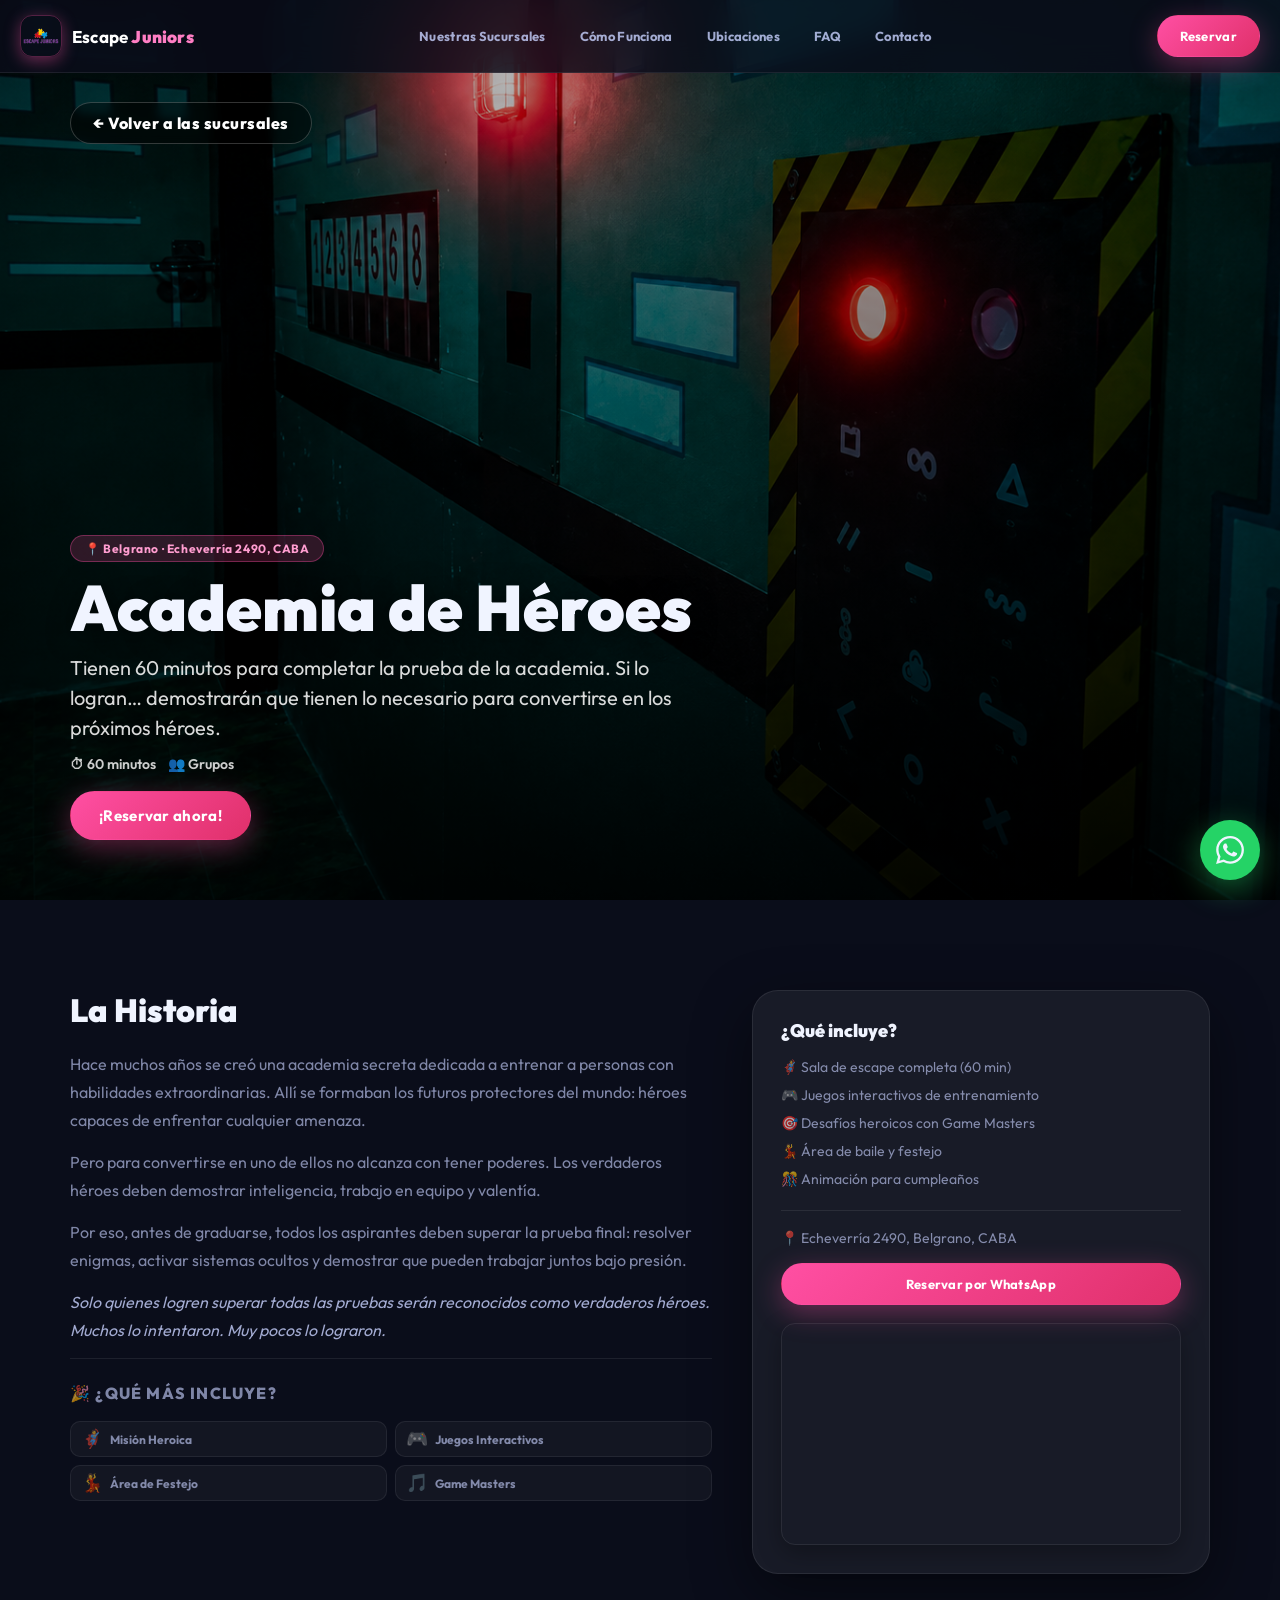
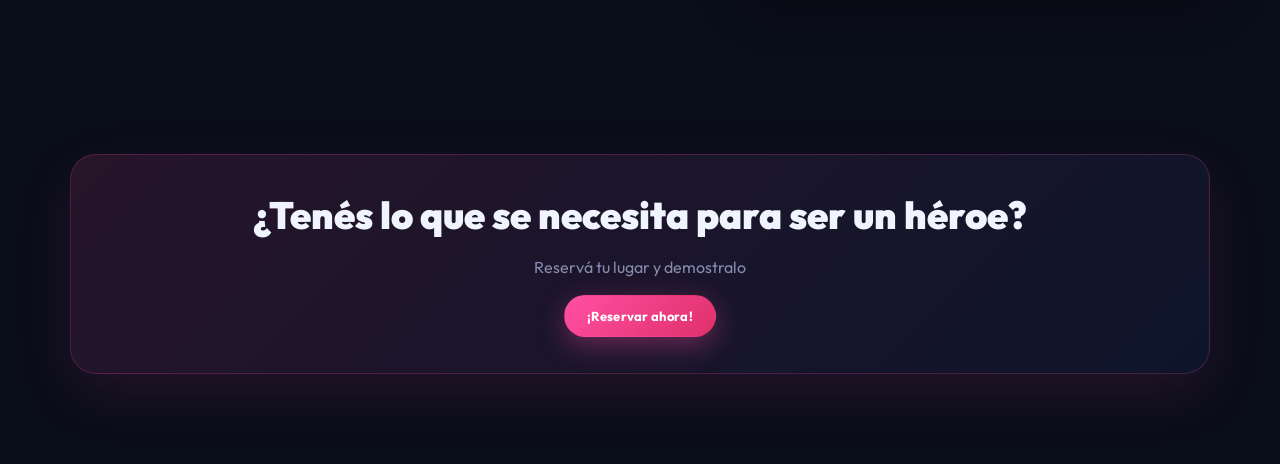
==== commit 4c9eb166: "falta fotos de los nenes" ====
--- a/belgrano.html
+++ b/belgrano.html
@@ -22,13 +22,13 @@
         <a href="index.html#faq">FAQ</a>
         <a href="index.html#contacto">Contacto</a>
       </nav>
-      <a class="btn btn-primary header-cta" href="https://api.whatsapp.com/send?phone=5491100000000&text=Hola! Quiero reservar" target="_blank" rel="noopener">Reservar</a>
+      <a class="btn btn-primary header-cta" href="https://api.whatsapp.com/send?phone=5491178231175&text=Hola! Quiero reservar" target="_blank" rel="noopener">Reservar</a>
     </div>
   </header>
   <main>
     <section class="sala-hero">
       <div class="sala-hero-img">
-        <img id="belgrano-hero-img" src="img/Academia de Héroes.jpg" alt="Academia de Héroes" />
+        <img id="belgrano-hero-img" src="img/FLORESTAHD.png" alt="Academia de Héroes" />
         <div class="sala-hero-overlay"></div>
       </div>
       <div class="container sala-back-wrap" style="position:relative; z-index:10; margin-bottom:auto; margin-top:30px;">
@@ -43,7 +43,7 @@
           <span>👥 Grupos</span>
 
         </div>
-        <a class="btn btn-primary sala-cta" href="https://api.whatsapp.com/send?phone=5491100000000&text=Hola! Quiero reservar Academia de Heroes en Belgrano" target="_blank" rel="noopener">¡Reservar ahora!</a>
+        <a class="btn btn-primary sala-cta" href="https://api.whatsapp.com/send?phone=5491178231175&text=Hola! Quiero reservar Academia de Heroes en Belgrano" target="_blank" rel="noopener">¡Reservar ahora!</a>
       </div>
     </section>
     <section class="sala-section section">
@@ -76,7 +76,7 @@
             </ul>
             <div class="info-contact">
               <p>📍 Echeverría 2490, Belgrano, CABA</p>
-              <a class="btn btn-primary" href="https://api.whatsapp.com/send?phone=5491100000000&text=Hola! Quiero reservar Academia de Heroes en Belgrano" target="_blank" rel="noopener">Reservar por WhatsApp</a>
+              <a class="btn btn-primary" href="https://api.whatsapp.com/send?phone=5491178231175&text=Hola! Quiero reservar Academia de Heroes en Belgrano" target="_blank" rel="noopener">Reservar por WhatsApp</a>
             </div>
             <div class="map-embed">
               <iframe
@@ -93,11 +93,11 @@
       <div class="container cta-inner reveal">
         <h2>¿Tenés lo que se necesita para ser un héroe?</h2>
         <p>Reservá tu lugar y demostralo</p>
-        <a class="btn btn-primary" href="https://api.whatsapp.com/send?phone=5491100000000&text=Hola! Quiero reservar Academia de Heroes en Belgrano" target="_blank" rel="noopener">¡Reservar ahora!</a>
+        <a class="btn btn-primary" href="https://api.whatsapp.com/send?phone=5491178231175&text=Hola! Quiero reservar Academia de Heroes en Belgrano" target="_blank" rel="noopener">¡Reservar ahora!</a>
       </div>
     </section>
   </main>
-  <a class="wa-float" href="https://api.whatsapp.com/send?phone=5491100000000&text=Hola! Quiero reservar" target="_blank" rel="noopener" aria-label="WhatsApp">
+  <a class="wa-float" href="https://api.whatsapp.com/send?phone=5491178231175&text=Hola! Quiero reservar" target="_blank" rel="noopener" aria-label="WhatsApp">
     <svg width="28" height="28" viewBox="0 0 24 24" fill="currentColor">
       <path d="M17.472 14.382c-.297-.149-1.758-.867-2.03-.967-.273-.099-.471-.148-.67.15-.197.297-.767.966-.94 1.164-.173.199-.347.223-.644.075-.297-.15-1.255-.463-2.39-1.475-.883-.788-1.48-1.761-1.653-2.059-.173-.297-.018-.458.13-.606.134-.133.298-.347.446-.52.149-.174.198-.298.298-.497.099-.198.05-.371-.025-.52-.075-.149-.669-1.612-.916-2.207-.242-.579-.487-.5-.669-.51-.173-.008-.371-.01-.57-.01-.198 0-.52.074-.792.372-.272.297-1.04 1.016-1.04 2.479 0 1.462 1.065 2.875 1.213 3.074.149.198 2.096 3.2 5.077 4.487.709.306 1.262.489 1.694.625.712.227 1.36.195 1.871.118.571-.085 1.758-.719 2.006-1.413.248-.694.248-1.289.173-1.413-.074-.124-.272-.198-.57-.347m-5.421 7.403h-.004a9.87 9.87 0 0 1-5.031-1.378l-.361-.214-3.741.982.998-3.648-.235-.374a9.86 9.86 0 0 1-1.51-5.26c.001-5.45 4.436-9.884 9.888-9.884 2.64 0 5.122 1.03 6.988 2.898a9.825 9.825 0 0 1 2.893 6.994c-.003 5.45-4.437 9.884-9.885 9.884m8.413-18.297A11.815 11.815 0 0 0 12.05 0C5.495 0 .16 5.335.157 11.892c0 2.096.547 4.142 1.588 5.945L.057 24l6.305-1.654a11.882 11.882 0 0 0 5.683 1.448h.005c6.554 0 11.89-5.335 11.893-11.893a11.821 11.821 0 0 0-3.48-8.413Z"/>
     </svg>
--- a/styles.css
+++ b/styles.css
@@ -958,6 +958,18 @@
   padding: 8px 16px;
 }
 
+.btn-maps {
+  background: linear-gradient(135deg, #1a73e8, #0d5fc0);
+  color: #fff;
+  box-shadow: 0 6px 20px rgba(26, 115, 232, .35);
+}
+
+.btn-maps:hover {
+  transform: translateY(-2px);
+  box-shadow: 0 12px 30px rgba(26, 115, 232, .5);
+}
+
+
 /* ── CTA / Footer ── */
 .cta {
   padding: 80px 0 40px;
@@ -1508,6 +1520,38 @@
 
   .features-grid {
     grid-template-columns: repeat(2, 1fr);
+    gap: 12px;
+  }
+
+  .feature-card {
+    padding: 20px 16px;
+  }
+
+  .feature-icon {
+    font-size: 30px;
+    margin-bottom: 10px;
+  }
+
+  .feature-card h3 {
+    font-size: 14px;
+  }
+
+  .feature-card p {
+    font-size: 12px;
+    line-height: 1.5;
+  }
+
+  .section-head.center h2 {
+    font-size: 22px;
+  }
+
+  .section-head.center p {
+    font-size: 14px;
+    margin-top: 6px;
+  }
+
+  .section-head {
+    margin-bottom: 24px;
   }
 
   .footer-grid {
@@ -1520,31 +1564,47 @@
 }
 
 @media(max-width:540px) {
+  .section {
+    padding: 52px 0;
+  }
+
+  .section-head {
+    margin-bottom: 20px;
+  }
+
+  .section-head.center h2 {
+    font-size: 20px;
+  }
+
+  .section-head.center p {
+    font-size: 13px;
+  }
+
   .features-grid {
-    grid-template-columns: 1fr;
-    gap: 12px;
+    grid-template-columns: 1fr 1fr;
+    gap: 10px;
   }
 
   .feature-card {
     display: flex;
-    flex-direction: row;
-    align-items: center;
+    flex-direction: column;
+    align-items: flex-start;
     text-align: left;
-    padding: 16px 18px;
-    gap: 16px;
+    padding: 14px 14px;
+    gap: 8px;
   }
 
   .feature-icon {
-    font-size: 36px;
+    font-size: 26px;
     margin-bottom: 0;
     flex-shrink: 0;
-    width: 52px;
-    height: 52px;
+    width: 44px;
+    height: 44px;
     display: flex;
     align-items: center;
     justify-content: center;
     background: rgba(255, 79, 163, 0.1);
-    border-radius: 14px;
+    border-radius: 12px;
     border: 1px solid rgba(255, 79, 163, 0.2);
   }
 
@@ -1553,13 +1613,16 @@
   }
 
   .feature-card h3 {
-    font-size: 15px;
-    margin: 0 0 4px;
+    font-size: 13px;
+    font-weight: 800;
+    margin: 0 0 3px;
+    line-height: 1.3;
   }
 
   .feature-card p {
-    font-size: 13px;
-    line-height: 1.5;
+    font-size: 12px;
+    line-height: 1.45;
+    color: var(--muted);
   }
 
   .reviews-grid {
@@ -1572,6 +1635,52 @@
 
   .sedes-grid {
     grid-template-columns: 1fr 1fr;
+  }
+
+  /* Social buttons – mobile mejorado */
+  .social {
+    flex-direction: column;
+    gap: 12px;
+    width: 100%;
+  }
+
+  .social-btn {
+    width: 100%;
+    height: 54px;
+    border-radius: 16px;
+    font-size: 15px;
+    font-weight: 800;
+    gap: 12px;
+    justify-content: flex-start;
+    padding: 0 20px;
+    letter-spacing: .3px;
+  }
+
+  .social-btn[aria-label="Facebook"] {
+    background: rgba(24, 119, 242, .18);
+    border-color: rgba(24, 119, 242, .4);
+    color: #5b9bf8;
+  }
+  .social-btn[aria-label="Facebook"]::after {
+    content: "Facebook";
+  }
+
+  .social-btn[aria-label="Instagram"] {
+    background: rgba(225, 48, 108, .15);
+    border-color: rgba(225, 48, 108, .35);
+    color: #f06292;
+  }
+  .social-btn[aria-label="Instagram"]::after {
+    content: "Instagram";
+  }
+
+  .social-btn[aria-label="WhatsApp"] {
+    background: rgba(37, 211, 102, .15);
+    border-color: rgba(37, 211, 102, .35);
+    color: #4cd87a;
+  }
+  .social-btn[aria-label="WhatsApp"]::after {
+    content: "WhatsApp";
   }
 
   .booking-modal-content {
--- a/sala.css
+++ b/sala.css
@@ -6,7 +6,8 @@
   min-height: 100vh;
   padding-top: 72px;
   display: flex;
-  align-items: flex-end;
+  flex-direction: column;
+  justify-content: flex-end;
   overflow: hidden;
 }
 
@@ -79,6 +80,7 @@
 .sala-panel {
   display: none;
   flex-direction: column;
+  align-items: flex-start;
   gap: 12px;
 }
 
@@ -441,6 +443,18 @@
     content: url('img/BELGRANOR.png');
     object-position: center center;
   }
+
+  /* Flores – Guardianes del Planeta: imagen especial para móvil */
+  #hero-img-guardianes {
+    content: url('img/GuanteleteMovil.png');
+    object-position: center center;
+  }
+
+  /* Flores – Laboratorio Arácnido: imagen especial para móvil */
+  #hero-img-laboratorio {
+    content: url('img/SpidermanMovil.png');
+    object-position: center center;
+  }
 }
 
 /* ── Highlights compactos dentro del sala-story ── */
